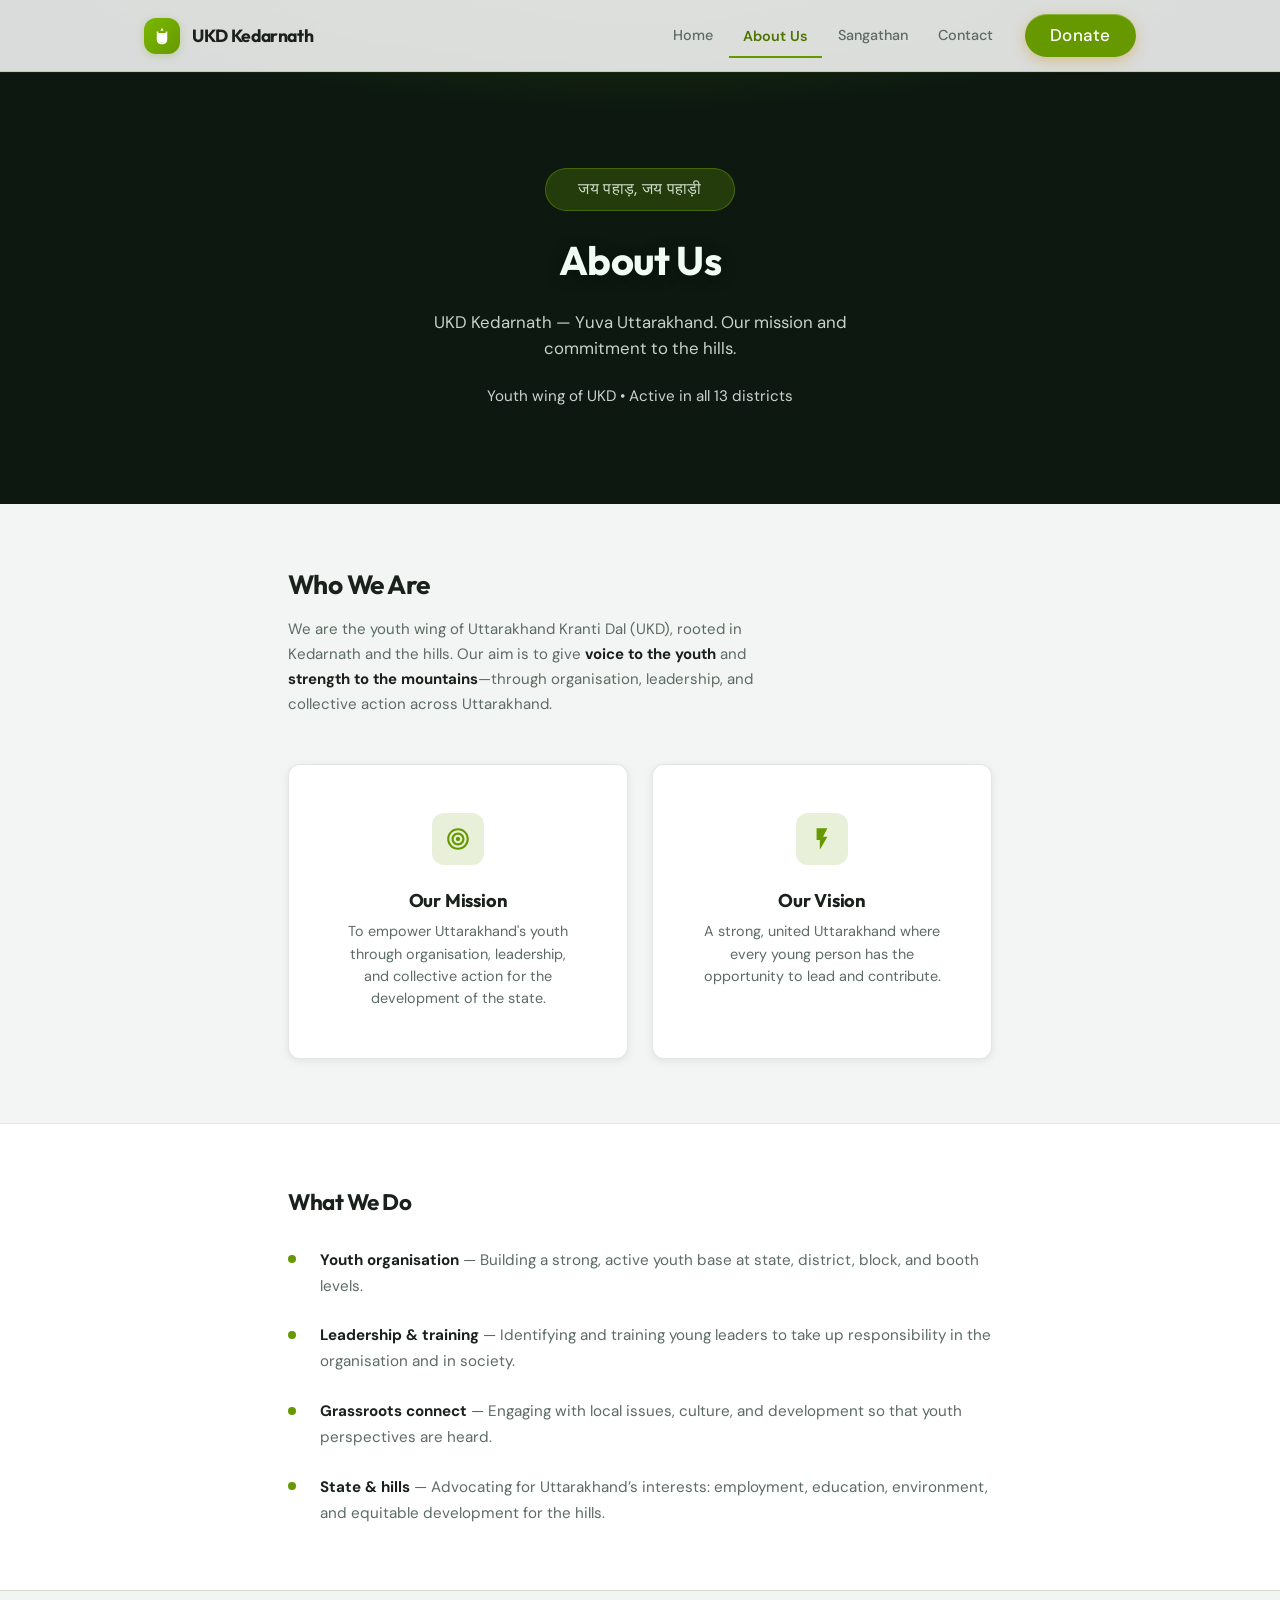
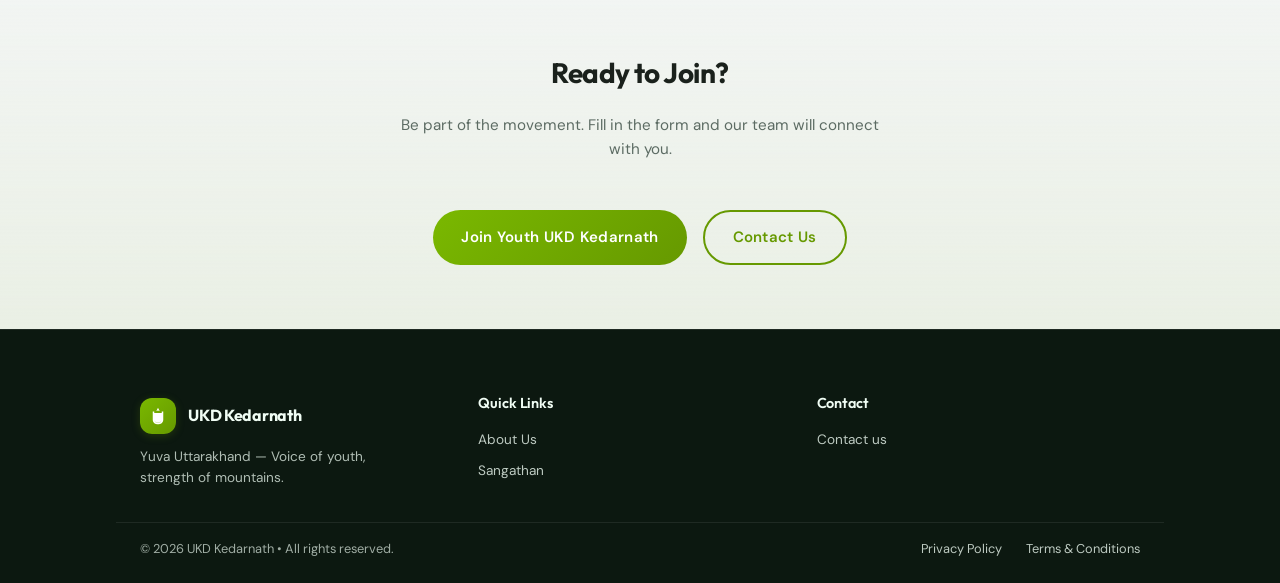
==== about.html @ b4702728 "ukd project Made-with: Cursor" ====
<!DOCTYPE html>
<html lang="en">
<head>
  <meta charset="UTF-8">
  <meta name="viewport" content="width=device-width, initial-scale=1.0">
  <title>About Us | UKD Kedarnath</title>
  <link rel="stylesheet" href="css/style.css">
</head>
<body class="about-page">
  <svg xmlns="http://www.w3.org/2000/svg" style="position:absolute;width:0;height:0;overflow:hidden" aria-hidden="true">
    <symbol id="logo-u" viewBox="0 0 24 24" fill="currentColor" fill-rule="evenodd"><path d="M12 1l2.2 4.2L12 4.8 9.8 5.2 12 1z"/><path d="M5 6v11c0 4.2 3.5 6 7 6s7-1.8 7-6V6h-2v11c0 2.6-2 4-5 4s-5-1.4-5-4V6H5zm2 2h10v9c0 2.4-1.8 3.6-5 3.6S7 19.4 7 17V8z"/></symbol>
    <symbol id="target" viewBox="0 0 24 24" fill="currentColor"><path d="M12 2C6.48 2 2 6.48 2 12s4.48 10 10 10 10-4.48 10-10S17.52 2 12 2zm0 18c-4.42 0-8-3.58-8-8s3.58-8 8-8 8 3.58 8 8-3.58 8-8 8zm0-14c-3.31 0-6 2.69-6 6s2.69 6 6 6 6-2.69 6-6-2.69-6-6-6zm0 10c-2.21 0-4-1.79-4-4s1.79-4 4-4 4 1.79 4 4-1.79 4-4 4zm0-6c-1.1 0-2 .9-2 2s.9 2 2 2 2-.9 2-2-.9-2-2-2z"/></symbol>
    <symbol id="vision" viewBox="0 0 24 24" fill="currentColor"><path d="M7 2v11h3v9l7-12h-4l4-8z"/></symbol>
    <symbol id="mountain" viewBox="0 0 24 24" fill="currentColor"><path d="M14 2L2 22h20L14 2zm-1.5 16.5L12 17l-.5 1.5h-2L11 14l2.5 4.5h-1zm2.5-3.5l-1.5 3h-2l3-5 1.5 2z"/><path d="M12 6l4 10h-2.5L12 12l-1.5 4H8L12 6z"/></symbol>
  </svg>
  <a href="#main-content" class="skip-link">Skip to main content</a>
  <header class="header" id="header">
    <div class="container">
      <a href="index.html" class="logo">
        <span class="logo-icon" aria-hidden="true"><svg class="icon" viewBox="0 0 24 24"><use href="#logo-u"/></svg></span>
        <span>UKD Kedarnath</span>
      </a>
      <nav class="nav-desktop" id="nav">
        <a href="index.html">Home</a>
        <a href="about.html" class="active">About Us</a>
        <a href="sangathan.html">Sangathan</a>
        <a href="contact.html">Contact</a>
        <a href="donate.html" class="btn btn-gold">Donate</a>
      </nav>
      <button class="nav-toggle" id="navToggle" aria-label="Menu">
        <span></span><span></span><span></span>
      </button>
    </div>
  </header>

  <main id="main-content" tabindex="-1">
    <section class="page-hero about-hero">
      <p class="about-hero-badge" aria-hidden="true">जय पहाड़, जय पहाड़ी</p>
      <h1>About Us</h1>
      <p class="about-hero-desc">UKD Kedarnath — Yuva Uttarakhand. Our mission and commitment to the hills.</p>
      <p class="about-hero-tagline">Youth wing of UKD • Active in all 13 districts</p>
    </section>

    <section class="section about-intro">
      <div class="container container--about">
        <div class="about-content">
          <div class="about-intro-inner">
            <h2 class="about-intro-heading">Who We Are</h2>
            <p class="about-intro-text">We are the youth wing of Uttarakhand Kranti Dal (UKD), rooted in Kedarnath and the hills. Our aim is to give <strong>voice to the youth</strong> and <strong>strength to the mountains</strong>—through organisation, leadership, and collective action across Uttarakhand.</p>
          </div>
          <div class="about-cards">
            <article class="about-card">
              <span class="about-card-icon" aria-hidden="true"><svg class="icon" viewBox="0 0 24 24"><use href="#target"/></svg></span>
              <h3>Our Mission</h3>
              <p>To empower Uttarakhand's youth through organisation, leadership, and collective action for the development of the state.</p>
            </article>
            <article class="about-card">
              <span class="about-card-icon" aria-hidden="true"><svg class="icon" viewBox="0 0 24 24"><use href="#vision"/></svg></span>
              <h3>Our Vision</h3>
              <p>A strong, united Uttarakhand where every young person has the opportunity to lead and contribute.</p>
            </article>
          </div>
        </div>
      </div>
    </section>

    <section class="section about-focus-section">
      <div class="container container--about">
        <div class="about-content about-content--focus">
          <h2 class="about-focus-heading">What We Do</h2>
          <ul class="about-focus-list">
            <li><strong>Youth organisation</strong> — Building a strong, active youth base at state, district, block, and booth levels.</li>
            <li><strong>Leadership & training</strong> — Identifying and training young leaders to take up responsibility in the organisation and in society.</li>
            <li><strong>Grassroots connect</strong> — Engaging with local issues, culture, and development so that youth perspectives are heard.</li>
            <li><strong>State & hills</strong> — Advocating for Uttarakhand’s interests: employment, education, environment, and equitable development for the hills.</li>
          </ul>
        </div>
      </div>
    </section>

    <section class="section about-cta">
      <div class="container container--about">
        <div class="about-cta-inner">
          <h2 class="about-cta-title">Ready to Join?</h2>
          <p class="about-cta-text">Be part of the movement. Fill in the form and our team will connect with you.</p>
          <div class="about-cta-buttons">
            <a href="join.html" class="btn btn-primary">Join Youth UKD Kedarnath</a>
            <a href="contact.html" class="btn btn-outline">Contact Us</a>
          </div>
        </div>
      </div>
    </section>
  </main>

  <footer class="footer">
    <div class="footer-grid">
      <div class="footer-brand">
        <div class="logo"><span class="logo-icon" aria-hidden="true"><svg class="icon" viewBox="0 0 24 24"><use href="#logo-u"/></svg></span> UKD Kedarnath</div>
        <p>Yuva Uttarakhand — Voice of youth, strength of mountains.</p>
      </div>
      <div>
        <h4>Quick Links</h4>
        <ul>
          <li><a href="about.html">About Us</a></li>
          <li><a href="sangathan.html">Sangathan</a></li>
        </ul>
      </div>
      <div>
        <h4>Contact</h4>
        <ul>
          <li><a href="contact.html">Contact us</a></li>
        </ul>
      </div>
    </div>
    <div class="footer-bottom">
      <p>© 2026 UKD Kedarnath • All rights reserved.</p>
      <div class="footer-links">
        <a href="privacy.html">Privacy Policy</a>
        <a href="terms.html">Terms & Conditions</a>
      </div>
    </div>
  </footer>

  <script src="js/main.js"></script>
</body>
</html>
---- css/style.css ----
/* ============================================
   UKD Kedarnath - Modern Design System
   ============================================ */
@import url('https://fonts.googleapis.com/css2?family=Outfit:wght@300;400;500;600;700;800&family=DM+Sans:ital,wght@0,400;0,500;0,600;0,700;1,400&family=Noto+Sans+Devanagari:wght@400;500;600;700&display=swap');

:root {
  /* ========== ADJUSTABLE – change these to customize the whole site ========== */

  /* Header: size on ALL pages (hero, form-page, page-hero, mobile nav) */
  --header-height: 72px;

  /* Spacing scale – margins & padding across the site */
  --space-xs: 8px;
  --space-sm: 16px;
  --space-md: 24px;
  --space-lg: 32px;
  --space-xl: 48px;
  --space-2xl: 64px;
  --space-3xl: 96px;
  /* Box gap – same gap between cards, grid items, form groups */
  --box-gap: 15px;

  /* Section container: 85% width on all pages */
  --container-width: 85%;
  --container-max: 1400px;
  --section-title-max: 560px;
  --section-content-max: 480px;
  --form-card-max: 560px;
  --contact-layout-max: 85%;
  --donate-container-max: 85%;
  --frame-photo-container-max: 85%;
  --frame-preview-max: 300px;
  --preview-area-max: 320px;
  --footer-brand-max: 260px;
  --page-hero-desc-max: 360px;
  --page-hero-min-height: 36vh;
  --page-hero-padding-y: var(--space-2xl);
  --contact-hero-desc-max: 420px;
  --input-custom-amount-max: 160px;
  /* About page – fully adjustable (change these to tune the whole page) */
  --about-hero-desc-size: 1rem;
  --about-section-padding-y: var(--space-2xl);
  --about-section-padding-x: 0;
  --about-layout-gap: var(--space-xl);
  --about-layout-max: var(--container-max);
  --about-intro-heading-size: var(--heading-section);
  --about-intro-text-max: 520px;
  --about-intro-text-size: var(--text-base);
  --about-intro-inner-margin: var(--space-xl);
  --about-cards-gap: var(--space-md);
  --about-cards-margin-top: var(--space-xl);
  --about-cards-margin-bottom: 0;
  --about-card-min-width: 260px;
  --about-card-padding: var(--space-xl);
  --about-card-radius: var(--radius-lg);
  --about-card-icon-size: 52px;
  --about-card-icon-bg: var(--color-accent-muted);
  --about-card-title-size: 1.15rem;
  --about-card-text-size: 0.9rem;
  --about-card-hover-lift: -6px;
  --about-focus-margin-top: var(--space-2xl);
  --about-focus-padding-top: var(--space-xl);
  --about-focus-border: 1px solid var(--color-border);
  --about-focus-title-size: 1.15rem;
  --about-focus-text-size: 0.95rem;
  --about-focus-list-gap: var(--space-sm);
  --about-focus-marker-size: 6px;
  --about-story-box-padding: var(--space-xl);
  --about-story-box-radius: var(--radius-lg);
  --about-story-box-border: 1px solid var(--color-border);
  --about-story-accent-width: 4px;
  --about-story-title-size: 1.15rem;
  --about-story-text-size: 0.9rem;
  --about-story-text-line: 1.65;
  --about-cta-bg: linear-gradient(180deg, var(--color-bg) 0%, rgba(102, 153, 0, 0.06) 100%);
  --about-cta-padding-y: var(--space-2xl);
  --about-cta-inner-max: 480px;
  --about-cta-gap: var(--space-md);
  --about-cta-title-size: clamp(1.35rem, 2.5vw, 1.75rem);
  --about-cta-text-size: 0.95rem;
  --about-cta-btn-margin-top: var(--space-md);
  --about-sidebar-width: 360px;
  --about-intro-bg: transparent;
  --about-content-max: 800px;
  --about-focus-section-bg: var(--color-surface);
  --about-hero-min-height: 42vh; /* about hero min-height (clamped 280px–420px) */
  --about-hero-padding-y: var(--space-3xl);

  /* Sangathan – District Units (adjustable) */
  --chart-district-block-margin: var(--space-2xl);
  --chart-district-block-padding: var(--space-xl);
  --chart-district-grid-gap: var(--space-sm);
  --chart-district-grid-max: 100%;
  --chart-district-unit-radius: var(--radius-lg);
  --chart-district-summary-padding: var(--space-md) var(--space-lg);
  --chart-district-summary-font: 1.05rem;
  --chart-district-en-font: 0.85rem;
  --chart-district-roles-padding: var(--space-md) var(--space-lg) var(--space-lg);
  --chart-district-row-padding: var(--space-sm) 0;
  --chart-district-role-font: 0.82rem;
  --chart-district-role-min-width: 140px;
  --chart-district-name-font: 0.92rem;
  /* District Units popup */
  --district-modal-backdrop: rgba(12, 24, 16, 0.65);
  --district-modal-dialog-max: 440px;
  --district-modal-radius: 16px;
  --district-modal-close-size: 40px;
  --district-modal-shadow: 0 24px 56px rgba(0, 0, 0, 0.18), 0 0 0 1px rgba(0, 0, 0, 0.04);
  --district-modal-accent: 4px;

  /* Logo & icons */
  --logo-size: 36px;
  --logo-icon-size: 18px;
  --icon-size: 24px;
  --icon-size-sm: 18px;
  --card-icon-size: 48px;
  --card-icon-inner: 24px;

  /* Typography – base sizes (headings use clamp where needed) */
  --text-base: 0.9375rem;
  --text-sm: 0.9rem;
  --text-xs: 0.85rem;
  --heading-hero: 2.25rem;
  --heading-page: 1.75rem;
  --heading-section: 1.65rem;
  --heading-card: 1.1rem;
  --heading-form: 1.25rem;

  /* Colors - Light theme (#669900 accent) */
  --color-bg: #f2f5f3;
  --color-surface: #ffffff;
  --color-surface-elevated: #ffffff;
  --color-border: rgba(0, 0, 0, 0.1);
  --color-text: #1a211c;
  --color-text-muted: #5c6b63;
  --color-accent: #669900;
  --color-accent-hover: #7ab800;
  --color-accent-strong: #4d7300;
  --color-accent-muted: rgba(102, 153, 0, 0.15);
  --color-gold: #ca8a04;
  --color-gold-hover: #eab308;
  --color-gold-muted: rgba(234, 179, 8, 0.2);
  --color-saffron: #d97706;
  --color-white: #ffffff;
  --color-hover-bg: rgba(0, 0, 0, 0.06);
  /* Hero section: dark attractive theme (home hero + all page-hero) */
  --hero-bg: #0c1810;
  --gradient-hero: linear-gradient(165deg, #0c1810 0%, #0f2318 25%, #122a1c 50%, #0f1f16 100%);
  --hero-overlay: linear-gradient(180deg, rgba(12, 24, 16, 0.92) 0%, rgba(12, 24, 16, 0.97) 100%);
  --hero-accent-glow: radial-gradient(ellipse 90% 60% at 50% -10%, rgba(102, 153, 0, 0.22) 0%, transparent 55%);

  --banner-overlay: linear-gradient(180deg, rgba(12, 24, 16, 0.85) 0%, rgba(12, 24, 16, 0.95) 100%);
  --gradient-card: linear-gradient(160deg, #ffffff 0%, #f8faf9 100%);
  --gradient-accent: linear-gradient(135deg, #7ab800 0%, #669900 100%);
  --shadow-sm: 0 2px 8px rgba(0, 0, 0, 0.08);
  --shadow-md: 0 8px 24px rgba(0, 0, 0, 0.1);
  --shadow-lg: 0 16px 48px rgba(0, 0, 0, 0.12);
  /* Same border radius for cards, buttons, inputs, boxes */
  --radius: 12px;
  --radius-sm: var(--radius);
  --radius-md: var(--radius);
  --radius-lg: var(--radius);
  --radius-xl: var(--radius);
  /* All buttons use the same radius (pill shape) */
  --btn-radius: 100px;
  /* Button size – vertical and horizontal padding */
  --btn-padding-y: 14px;
  --btn-padding-x: 28px;
  /* Header Donate button – larger, same on all pages */
  --header-donate-padding-y: 14px;
  --header-donate-padding-x: 28px;
  --header-donate-font-size: 1.0625rem;
  --font-heading: 'Outfit', sans-serif;
  --font-body: 'DM Sans', sans-serif;
  --transition: 0.3s cubic-bezier(0.33, 1, 0.68, 1);
  --ease-out: cubic-bezier(0.33, 1, 0.68, 1);
}

* {
  margin: 0;
  padding: 0;
  box-sizing: border-box;
}

html {
  scroll-behavior: smooth;
}

body {
  font-family: var(--font-body);
  font-size: var(--text-base);
  background: var(--color-bg);
  color: var(--color-text);
  line-height: 1.55;
  min-height: 100vh;
  overflow-x: hidden;
  -webkit-font-smoothing: antialiased;
}

/* Typography – smaller, cleaner */
h1, h2, h3, h4, h5, h6 {
  font-family: var(--font-heading);
  font-weight: 700;
  line-height: 1.25;
}

h1 { font-size: clamp(1.65rem, 4vw, 2.6rem); }
h2 { font-size: clamp(1.35rem, 2.5vw, 1.85rem); }
h3 { font-size: clamp(1.1rem, 1.8vw, 1.3rem); }

a {
  color: var(--color-accent);
  text-decoration: none;
  transition: color var(--transition);
}

a:hover {
  color: var(--color-accent-hover);
}

/* Layout – section container 85% width on all pages */
.container {
  width: var(--container-width);
  max-width: var(--container-max);
  margin: 0 auto;
  padding: 0 var(--space-xl);
}

@media (max-width: 768px) {
  .container {
    padding: 0 var(--space-md);
  }
}

.section {
  padding: var(--space-2xl) 0;
  margin: 0 auto;
}

@media (max-width: 768px) {
  .section {
    padding: var(--space-xl) 0;
  }
}

.section-title {
  text-align: center;
  margin-bottom: var(--space-lg);
  max-width: var(--section-title-max);
  margin-left: auto;
  margin-right: auto;
}

.section-title h2 {
  color: var(--color-text);
  margin-bottom: var(--space-xs);
  letter-spacing: -0.02em;
  font-size: clamp(1.25rem, 2.2vw, 1.65rem);
}

.section-title p {
  color: var(--color-text-muted);
  font-size: 0.9rem;
  line-height: 1.55;
  max-width: var(--section-content-max);
  margin: 0 auto;
}

/* ========== Header & Navigation (adjustable via --header-height) ========== */
.header {
  position: fixed;
  top: 0;
  left: 0;
  right: 0;
  z-index: 1000;
  min-height: var(--header-height);
  display: flex;
  align-items: center;
  padding: 0;
  background: rgba(255, 255, 255, 0.85);
  backdrop-filter: blur(12px);
  -webkit-backdrop-filter: blur(12px);
  border-bottom: 1px solid var(--color-border);
  box-shadow: 0 1px 0 rgba(102, 153, 0, 0.08);
  transition: background var(--transition), box-shadow var(--transition), border-color var(--transition);
}

.header.scrolled {
  background: rgba(255, 255, 255, 0.96);
  box-shadow: 0 4px 20px rgba(0, 0, 0, 0.06), 0 3px 0 var(--color-accent);
  border-bottom: none;
}

.header .container {
  display: flex;
  align-items: center;
  justify-content: space-between;
  gap: var(--space-md);
  width: var(--container-width);
  max-width: var(--container-max);
}

.logo {
  display: flex;
  align-items: center;
  gap: 12px;
  font-family: var(--font-heading);
  font-weight: 700;
  font-size: 1.1rem;
  letter-spacing: -0.02em;
  color: var(--color-text);
  flex-shrink: 0;
  padding: 4px 0;
}

.logo:hover {
  color: var(--color-accent-strong);
}

.logo-icon {
  width: var(--logo-size);
  height: var(--logo-size);
  min-width: var(--logo-size);
  min-height: var(--logo-size);
  background: var(--gradient-accent);
  border-radius: var(--radius-sm);
  display: flex;
  align-items: center;
  justify-content: center;
  font-weight: 700;
  color: var(--color-white);
  font-size: 1rem;
  box-shadow: 0 2px 8px rgba(102, 153, 0, 0.25);
}
.logo-icon .icon { width: var(--logo-icon-size); height: var(--logo-icon-size); fill: currentColor; }

/* Inline SVG icons */
.icon {
  display: inline-block;
  fill: currentColor;
  vertical-align: middle;
  flex-shrink: 0;
  width: var(--icon-size);
  height: var(--icon-size);
}
.icon--sm { width: var(--icon-size-sm); height: var(--icon-size-sm); }
.card-icon .icon { width: 28px; height: 28px; }
.nav-toggle .icon { width: var(--icon-size); height: var(--icon-size); color: inherit; }
.contact-note .icon { width: 18px; height: 18px; margin-right: 4px; vertical-align: -3px; }
.footer a .icon { width: 16px; height: 16px; margin-right: 4px; vertical-align: -2px; }
.btn .icon { width: 18px; height: 18px; margin-right: 6px; }
.btn .icon:last-child { margin-right: 0; margin-left: 6px; }
.btn .icon:only-child { margin: 0; }

.nav-desktop {
  display: flex;
  align-items: center;
  gap: 2px;
}

.nav-desktop a {
  color: var(--color-text-muted);
  padding: 10px 14px;
  border-radius: var(--radius-sm);
  font-weight: 500;
  font-size: 0.9rem;
  transition: color var(--transition), background var(--transition);
}

.nav-desktop a:hover {
  color: var(--color-text);
  background: var(--color-hover-bg);
}

.nav-desktop a.active {
  color: var(--color-accent-strong);
  font-weight: 600;
  border-bottom: 2px solid var(--color-accent);
  border-radius: 0;
  padding-bottom: 8px;
  margin-bottom: -2px;
}

/* Header Donate button – same on all pages, larger and more prominent */
.nav-desktop a.btn-gold,
.header .nav-desktop a.btn-gold {
  padding: 8px 25px;
  font-size: var(--header-donate-font-size);
  font-weight: 500;
  margin-left: var(--space-sm);
  min-height: 40px;
  display: inline-flex;
  align-items: center;
  justify-content: center;
  border-radius: 100px;
  background: #669900;
  border: 0;
  color: #ffffff;
  letter-spacing: 0.03em;
  }
.nav-desktop a.btn-gold:hover,
.header .nav-desktop a.btn-gold:hover {
  background: #669900;
  color: #ffffff;
  transform: translateY(-2px);
  
}

.nav-desktop .btn {
  padding: var(--header-donate-padding-y) var(--header-donate-padding-x);
  font-size: var(--header-donate-font-size);
  margin-left: var(--space-sm);
}

.btn {
  display: inline-flex;
  align-items: center;
  justify-content: center;
  gap: 8px;
  padding: var(--btn-padding-y) var(--btn-padding-x);
  font-family: var(--font-body);
  font-weight: 600;
  font-size: 0.9375rem;
  letter-spacing: 0.02em;
  border-radius: var(--btn-radius);
  border: none;
  cursor: pointer;
  transition: transform var(--transition), background var(--transition), color var(--transition), border-color var(--transition);
}

.btn:focus-visible {
  outline: 2px solid var(--color-accent);
  outline-offset: 2px;
}

.btn-primary {
  background: var(--gradient-accent);
  color: var(--color-white);
}

.btn-primary:hover {
  background: linear-gradient(135deg, #8fc926 0%, #7ab800 100%);
  color: var(--color-white);
  transform: translateY(-2px);
}

.btn-primary:active {
  transform: translateY(0);
}

.btn-outline {
  background: transparent;
  color: var(--color-accent);
  border: 2px solid var(--color-accent);
}

.btn-outline:hover {
  background: var(--color-accent-muted);
  color: var(--color-accent-hover);
  border-color: var(--color-accent-hover);
}

.btn-gold {
  background: linear-gradient(135deg, #eab308 0%, #ca8a04 50%, #a16207 100%);
  color: #1a1a0a;
  font-weight: 700;
  border-radius: 100px;
  border: 1px solid rgba(251, 191, 36, 0.5);
  box-shadow: 0 4px 14px rgba(202, 138, 4, 0.35), inset 0 1px 0 rgba(255, 255, 255, 0.25);
  letter-spacing: 0.02em;
}

.btn-gold:hover {
  background: linear-gradient(135deg, #fbbf24 0%, #eab308 50%, #ca8a04 100%);
  color: #1a1a0a;
  transform: translateY(-2px);
  box-shadow: 0 6px 20px rgba(202, 138, 4, 0.45), inset 0 1px 0 rgba(255, 255, 255, 0.3);
  border-color: rgba(251, 191, 36, 0.7);
}

.btn-gold:active {
  transform: translateY(0);
  box-shadow: 0 2px 8px rgba(202, 138, 4, 0.3), inset 0 1px 0 rgba(255, 255, 255, 0.2);
}

/* Mobile menu */
.nav-toggle {
  display: none;
  flex-direction: column;
  gap: 6px;
  background: none;
  border: none;
  cursor: pointer;
  padding: 8px;
}

.nav-toggle span {
  width: 24px;
  height: 2px;
  background: var(--color-text);
  border-radius: 2px;
  transition: var(--transition);
}

.nav-toggle.active span:nth-child(1) {
  transform: rotate(45deg) translate(5px, 5px);
}

.nav-toggle.active span:nth-child(2) {
  opacity: 0;
}

.nav-toggle.active span:nth-child(3) {
  transform: rotate(-45deg) translate(5px, -5px);
}

@media (max-width: 768px) {
  .nav-desktop {
    position: fixed;
    top: 0;
    right: -100%;
    width: min(320px, 85vw);
    height: 100vh;
    background: var(--color-surface);
    flex-direction: column;
    align-items: stretch;
    padding: calc(var(--header-height) + 16px) 20px 24px;
    box-shadow: -8px 0 32px rgba(0, 0, 0, 0.15);
    transition: right var(--transition);
  }

  .nav-desktop.open {
    right: 0;
  }

  .nav-desktop a {
    padding: var(--space-sm) var(--space-sm);
    border-radius: var(--radius-sm);
  }

  .nav-desktop a.btn-gold {
    margin-left: 0;
    margin-top: var(--space-sm);
    justify-content: center;
  }

  .nav-toggle {
    display: flex;
  }

  /* Slightly compact header on mobile */
  :root {
    --header-height: 64px;
  }
}

/* ========== Hero (banner section) – home ========== */
.hero {
  min-height: 100vh;
  display: flex;
  align-items: center;
  justify-content: center;
  position: relative;
  padding: calc(var(--header-height) + var(--space-2xl)) var(--space-xl) var(--space-3xl);
  background-color: var(--hero-bg);
  background-image: var(--banner-overlay), var(--banner-bg), var(--gradient-hero);
  background-size: cover;
  background-position: center;
  background-repeat: no-repeat;
  overflow: hidden;
}

@media (max-width: 768px) {
  .hero {
    padding: calc(var(--header-height) + var(--space-xl)) var(--space-md) var(--space-2xl);
  }
}

.hero::before {
  content: '';
  position: absolute;
  top: 0;
  left: 0;
  right: 0;
  bottom: 0;
  background: var(--hero-accent-glow);
  pointer-events: none;
  z-index: 0;
}

.hero-content {
  text-align: center;
  position: relative;
  z-index: 1;
}

.hero-badge {
  display: inline-flex;
  align-items: center;
  gap: var(--space-xs);
  padding: 8px var(--space-md);
  background: rgba(102, 153, 0, 0.18);
  border: 1px solid rgba(102, 153, 0, 0.4);
  border-radius: 100px;
  font-size: 0.85rem;
  font-weight: 500;
  color: #b8e066;
  margin-bottom: var(--space-sm);
  animation: fadeInUp 0.5s var(--ease-out) both;
}

.hero h1 {
  color: #f0fdf4;
  margin-bottom: var(--space-sm);
  letter-spacing: -0.02em;
  text-shadow: 0 2px 20px rgba(0, 0, 0, 0.3);
  animation: fadeInUp 0.5s var(--ease-out) 0.08s both;
}

.hero h1 span {
  background: linear-gradient(135deg, #b8e066 0%, #9fcc33 50%, #7ab800 100%);
  -webkit-background-clip: text;
  -webkit-text-fill-color: transparent;
  background-clip: text;
}

.hero p {
  font-size: 1.05rem;
  color: rgba(240, 253, 244, 0.82);
  max-width: var(--section-content-max);
  margin: 0 auto var(--space-md);
  line-height: 1.6;
  animation: fadeInUp 0.5s var(--ease-out) 0.15s both;
}

.hero-buttons {
  display: flex;
  flex-wrap: wrap;
  gap: var(--space-sm);
  justify-content: center;
  animation: fadeInUp 0.5s var(--ease-out) 0.2s both;
}

.hero-buttons .btn-primary {
  background: linear-gradient(135deg, #7ab800 0%, #669900 100%);
  color: #fff;
  border: none;
  box-shadow: 0 4px 20px rgba(102, 153, 0, 0.35);
}

.hero-buttons .btn-primary:hover {
  background: linear-gradient(135deg, #9fcc33 0%, #7ab800 100%);
  box-shadow: 0 6px 24px rgba(102, 153, 0, 0.45);
}

.hero-buttons .btn-outline {
  background: transparent;
  color: #e2e8f0;
  border: 1px solid rgba(226, 232, 240, 0.5);
}

.hero-buttons .btn-outline:hover {
  background: rgba(255, 255, 255, 0.1);
  color: #fff;
  border-color: rgba(255, 255, 255, 0.6);
}

@keyframes fadeInUp {
  from {
    opacity: 0;
    transform: translateY(14px);
  }
  to {
    opacity: 1;
    transform: translateY(0);
  }
}

/* ========== Cards ========== */
.card-grid {
  display: grid;
  grid-template-columns: repeat(auto-fill, minmax(280px, 1fr));
  gap: var(--box-gap);
}

@media (min-width: 900px) {
  .card-grid {
    gap: var(--box-gap);
  }
}

.card {
  background: var(--gradient-card);
  border: 1px solid var(--color-border);
  border-radius: var(--radius-lg);
  padding: var(--space-md);
  transition: transform var(--transition), box-shadow var(--transition), border-color var(--transition);
}

.card:hover {
  transform: translateY(-3px);
  box-shadow: var(--shadow-md);
  border-color: rgba(102, 153, 0, 0.18);
}

.card-icon {
  width: var(--card-icon-size);
  height: var(--card-icon-size);
  background: var(--color-accent-muted);
  border-radius: var(--radius-sm);
  display: flex;
  align-items: center;
  justify-content: center;
  margin-bottom: var(--space-sm);
  color: var(--color-accent-hover);
}
.card-icon .icon { width: var(--card-icon-inner); height: var(--card-icon-inner); }

.card h3 {
  color: var(--color-text);
  margin-bottom: var(--space-xs);
  letter-spacing: -0.01em;
  font-size: 1.1rem;
}

.card p {
  color: var(--color-text-muted);
  font-size: 0.875rem;
  line-height: 1.55;
}

/* ========== Get Started section (home) ========== */
.get-started-section {
  background: var(--color-surface);
  padding: var(--space-2xl) 0;
}

.get-started-header {
  text-align: center;
  margin-bottom: var(--space-xl);
  max-width: 520px;
  margin-left: auto;
  margin-right: auto;
}

.get-started-title {
  font-size: clamp(1.35rem, 2.5vw, 1.75rem);
  color: var(--color-text);
  letter-spacing: -0.02em;
  margin-bottom: var(--space-sm);
}

.get-started-desc {
  font-size: 0.95rem;
  color: var(--color-text-muted);
  line-height: 1.55;
  margin: 0;
}

.get-started-grid {
  display: grid;
  grid-template-columns: repeat(auto-fit, minmax(280px, 1fr));
  gap: var(--space-lg);
  align-items: stretch;
}

.get-started-card {
  display: flex;
  flex-direction: column;
  background: var(--gradient-card);
  border: 1px solid var(--color-border);
  border-radius: var(--radius-lg);
  padding: var(--space-lg);
  text-decoration: none;
  color: inherit;
  transition: transform var(--transition), box-shadow var(--transition), border-color var(--transition);
}

.get-started-card:hover {
  transform: translateY(-4px);
  box-shadow: var(--shadow-md);
  border-color: rgba(102, 153, 0, 0.25);
  color: inherit;
}

.get-started-card-icon {
  width: 52px;
  height: 52px;
  border-radius: var(--radius-sm);
  background: var(--color-accent-muted);
  color: var(--color-accent-hover);
  display: flex;
  align-items: center;
  justify-content: center;
  margin-bottom: var(--space-md);
}

.get-started-card-icon .icon {
  width: 28px;
  height: 28px;
}

.get-started-card h3 {
  font-size: 1.15rem;
  color: var(--color-text);
  margin-bottom: var(--space-xs);
  letter-spacing: -0.01em;
}

.get-started-card p {
  font-size: 0.9rem;
  color: var(--color-text-muted);
  line-height: 1.55;
  margin-bottom: var(--space-md);
  flex-grow: 1;
}

.get-started-card-cta {
  font-size: 0.9rem;
  font-weight: 600;
  color: var(--color-accent);
  display: inline-flex;
  align-items: center;
  gap: 4px;
  transition: color var(--transition), gap var(--transition);
}

.get-started-card:hover .get-started-card-cta {
  color: var(--color-accent-hover);
  gap: 8px;
}

@media (max-width: 768px) {
  .get-started-section {
    padding: var(--space-xl) 0;
  }
  .get-started-grid {
    gap: var(--space-md);
  }
}

/* ========== About page – design, flow, all sections adjustable via variables ========== */
.about-page .page-hero p {
  font-size: var(--about-hero-desc-size);
  max-width: var(--page-hero-desc-max);
  margin-left: auto;
  margin-right: auto;
}

/* About hero – taller section, centered content, improved typography */
.about-page .about-hero {
  min-height: clamp(280px, var(--about-hero-min-height), 420px);
  display: flex;
  flex-direction: column;
  align-items: center;
  justify-content: center;
  padding-top: calc(var(--header-height) + var(--about-hero-padding-y));
  padding-bottom: var(--about-hero-padding-y);
  padding-left: var(--space-xl);
  padding-right: var(--space-xl);
}

.about-page .about-hero .about-hero-badge {
  margin-bottom: var(--space-md);
}
.about-page .about-hero h1 {
  font-size: clamp(1.75rem, 4vw, 2.5rem);
  margin-bottom: var(--space-md);
}
.about-page .about-hero .about-hero-desc {
  font-size: 1.05rem;
  max-width: 420px;
  margin-bottom: var(--space-sm) !important;
}
.about-page .about-hero .about-hero-tagline {
  margin-top: var(--space-xs) !important;
}

.about-hero-badge {
  display: inline-block;
  font-size: 0.9rem;
  font-weight: 500;
  color: rgba(255, 255, 255, 0.95);
  background: rgba(102, 153, 0, 0.28);
  border: 1px solid rgba(102, 153, 0, 0.5);
  padding: 8px var(--space-lg);
  border-radius: 100px;
  letter-spacing: 0.02em;
}
.about-hero-desc {
  margin-bottom: var(--space-xs) !important;
}
.about-hero-tagline {
  font-size: 0.95rem !important;
  color: rgba(255, 255, 255, 0.8) !important;
  margin: 0 auto !important;
  max-width: 380px;
}

@media (max-width: 768px) {
  .about-page .about-hero {
    min-height: clamp(260px, 38vh, 320px);
    padding-top: calc(var(--header-height) + var(--space-2xl));
    padding-bottom: var(--space-2xl);
    padding-left: var(--space-md);
    padding-right: var(--space-md);
  }
  .about-page .about-hero h1 {
    font-size: clamp(1.5rem, 5vw, 2rem);
  }
}

/* About page – section container (narrower, readable content width) */
.about-page .container--about {
  max-width: var(--about-content-max);
  margin-left: auto;
  margin-right: auto;
  padding-left: var(--space-xl);
  padding-right: var(--space-xl);
}

@media (max-width: 768px) {
  .about-page .container--about {
    padding-left: var(--space-md);
    padding-right: var(--space-md);
  }
}

.about-page .about-intro {
  padding: var(--about-section-padding-y) var(--about-section-padding-x);
  background: var(--about-intro-bg);
}

.about-content {
  width: 100%;
  max-width: var(--about-content-max);
  margin: 0 auto;
}

.about-page .about-intro-inner {
  margin-bottom: var(--about-intro-inner-margin);
}

.about-intro-heading {
  font-size: var(--about-intro-heading-size);
  color: var(--color-text);
  margin-bottom: var(--space-sm);
  letter-spacing: -0.02em;
}

.about-page .about-intro-text {
  max-width: var(--about-intro-text-max);
  font-size: var(--about-intro-text-size);
  line-height: 1.65;
  color: var(--color-text-muted);
  margin: 0;
}
.about-page .about-intro-text strong {
  color: var(--color-text);
}

/* Mission/Vision cards */
.about-page .about-cards {
  display: grid;
  grid-template-columns: repeat(auto-fit, minmax(var(--about-card-min-width), 1fr));
  gap: var(--about-cards-gap);
  margin-top: var(--about-cards-margin-top);
  margin-bottom: 0;
}

.about-page .about-card {
  background: var(--color-surface);
  border: 1px solid var(--color-border);
  border-radius: var(--about-card-radius);
  padding: var(--about-card-padding);
  text-align: center;
  box-shadow: var(--shadow-sm);
  transition: transform var(--transition), box-shadow var(--transition), border-color var(--transition);
}

.about-page .about-card:hover {
  transform: translateY(var(--about-card-hover-lift));
  box-shadow: var(--shadow-md);
  border-color: rgba(102, 153, 0, 0.2);
}

.about-page .about-card-icon {
  display: inline-flex;
  align-items: center;
  justify-content: center;
  width: var(--about-card-icon-size);
  height: var(--about-card-icon-size);
  background: var(--about-card-icon-bg);
  color: var(--color-accent);
  border-radius: var(--radius);
  margin-bottom: var(--space-md);
}

.about-page .about-card-icon .icon {
  width: calc(var(--about-card-icon-size) * 0.5);
  height: calc(var(--about-card-icon-size) * 0.5);
}

.about-page .about-card h3 {
  color: var(--color-text);
  font-size: var(--about-card-title-size);
  margin-bottom: var(--space-xs);
  letter-spacing: -0.01em;
}

.about-page .about-card p {
  color: var(--color-text-muted);
  font-size: var(--about-card-text-size);
  line-height: 1.55;
  margin: 0;
}

/* What We Do – dedicated section with background */
.about-focus-section {
  background: var(--about-focus-section-bg);
  padding: var(--space-2xl) 0;
  border-top: 1px solid var(--color-border);
}

.about-content--focus {
  max-width: var(--about-content-max);
}

.about-page .about-focus-heading {
  color: var(--color-text);
  font-size: clamp(1.15rem, 2vw, 1.4rem);
  margin-bottom: var(--space-lg);
  letter-spacing: -0.02em;
  font-weight: 700;
}

.about-page .about-focus-list {
  list-style: none;
  color: var(--color-text-muted);
  font-size: var(--about-focus-text-size);
  line-height: 1.7;
  margin: 0;
  padding: 0;
}

.about-page .about-focus-list li {
  margin-bottom: var(--space-md);
  padding-left: var(--space-lg);
  position: relative;
}

.about-page .about-focus-list li:last-child {
  margin-bottom: 0;
}

.about-page .about-focus-list li::before {
  content: '';
  position: absolute;
  left: 0;
  top: 0.5em;
  width: 8px;
  height: 8px;
  background: var(--color-accent);
  border-radius: 50%;
}

.about-page .about-focus-list strong {
  color: var(--color-text);
}

/* CTA – smooth close to page */
.about-page .about-cta {
  background: var(--about-cta-bg);
  padding: var(--about-cta-padding-y) var(--about-section-padding-x);
  border-top: 1px solid var(--color-border);
}

.about-page .about-cta-inner {
  text-align: center;
  max-width: var(--about-cta-inner-max);
  margin: 0 auto;
  display: flex;
  flex-direction: column;
  align-items: center;
  gap: var(--about-cta-gap);
}

.about-page .about-cta-title {
  color: var(--color-text);
  font-size: var(--about-cta-title-size);
  margin: 0;
  letter-spacing: -0.02em;
}

.about-page .about-cta-text {
  color: var(--color-text-muted);
  font-size: var(--about-cta-text-size);
  line-height: 1.55;
  margin: 0;
}

.about-cta-buttons {
  display: flex;
  flex-wrap: wrap;
  gap: var(--space-sm);
  justify-content: center;
  margin-top: var(--about-cta-btn-margin-top);
}
.about-page .about-cta-inner .btn {
  flex-shrink: 0;
}


@media (max-width: 600px) {
  .about-page .about-cards {
    grid-template-columns: 1fr;
  }
}

/* ========== Sangathan page ========== */
.sangathan-section {
  padding: var(--space-xl) 0;
}

.sangathan-section .container {
  text-align: center;
}

.sangathan-section.sangathan-districts {
  background: var(--color-surface);
}

/* Organization structure cards */
.sangathan-structure-grid {
  display: grid;
  grid-template-columns: repeat(auto-fill, minmax(260px, 1fr));
  gap: var(--box-gap);
  max-width: 900px;
  margin-left: auto;
  margin-right: auto;
}

.sangathan-structure-card {
  background: var(--gradient-card);
  border: 1px solid var(--color-border);
  border-radius: var(--radius-lg);
  padding: var(--space-lg);
  text-align: center;
  transition: transform var(--transition), box-shadow var(--transition), border-color var(--transition);
}

.sangathan-structure-card:hover {
  transform: translateY(-4px);
  box-shadow: var(--shadow-md);
  border-color: rgba(102, 153, 0, 0.2);
}

.sangathan-structure-icon {
  display: inline-flex;
  align-items: center;
  justify-content: center;
  width: 56px;
  height: 56px;
  background: var(--color-accent-muted);
  color: var(--color-accent-hover);
  border-radius: var(--radius);
  margin-bottom: var(--space-sm);
}

.sangathan-structure-icon .icon {
  width: 28px;
  height: 28px;
}

.sangathan-structure-card h3 {
  color: var(--color-text);
  font-size: 1.15rem;
  margin-bottom: var(--space-xs);
}

.sangathan-structure-card p {
  color: var(--color-text-muted);
  font-size: 0.9rem;
  line-height: 1.5;
  margin: 0;
}

/* District grid */
.sangathan-district-grid {
  display: grid;
  grid-template-columns: repeat(auto-fill, minmax(160px, 1fr));
  gap: var(--box-gap);
  margin-left: auto;
  margin-right: auto;
  justify-items: center;
}

.sangathan-district-card {
  background: var(--gradient-card);
  border: 1px solid var(--color-border);
  border-radius: var(--radius);
  padding: var(--space-md) var(--space-sm);
  text-align: center;
  display: flex;
  flex-direction: column;
  align-items: center;
  gap: 2px;
  transition: transform var(--transition), box-shadow var(--transition), border-color var(--transition);
  width: 100%;
  max-width: 180px;
}

.sangathan-district-card:hover {
  transform: translateY(-2px);
  box-shadow: var(--shadow-md);
  border-color: rgba(102, 153, 0, 0.15);
}

.sangathan-district-name {
  font-family: 'Noto Sans Devanagari', sans-serif;
  font-weight: 600;
  color: var(--color-text);
  font-size: 1rem;
}

.sangathan-district-en {
  font-size: 0.8rem;
  color: var(--color-text-muted);
}

/* Sangathan chart – प्रदेश कार्यकारिणी & जिला संगठन */
.sangathan-chart {
  background: var(--color-surface);
}

.sangathan-chart .container {
  width: var(--container-width);
  max-width: var(--container-max);
  margin-left: auto;
  margin-right: auto;
  text-align: left;
}

.sangathan-chart-sub {
  font-size: 0.9rem;
  color: var(--color-text-muted);
  margin-top: var(--space-xs);
}

.chart-block {
  margin-bottom: var(--space-2xl);
}

.chart-block:last-child {
  margin-bottom: 0;
}

.chart-block-title {
  font-family: 'Noto Sans Devanagari', var(--font-heading);
  font-size: 1.35rem;
  color: var(--color-text);
  margin-bottom: var(--space-lg);
  padding-bottom: var(--space-sm);
  border-bottom: 2px solid var(--color-accent);
  display: flex;
  flex-wrap: wrap;
  align-items: baseline;
  gap: 0.35em;
}

.chart-block-en {
  font-family: var(--font-body);
  font-size: 0.85rem;
  font-weight: 500;
  color: var(--color-text-muted);
}

.chart-state-grid {
  display: grid;
  grid-template-columns: repeat(auto-fill, minmax(220px, 1fr));
  gap: var(--space-md);
}

.chart-card {
  background: var(--gradient-card);
  border: 1px solid var(--color-border);
  border-radius: var(--radius-lg);
  padding: var(--space-md);
  display: flex;
  flex-direction: column;
  align-items: center;
  gap: var(--space-sm);
  transition: box-shadow var(--transition), border-color var(--transition);
}

.chart-card:hover {
  box-shadow: var(--shadow-md);
  border-color: rgba(102, 153, 0, 0.25);
}

.chart-card-avatar {
  width: 72px;
  height: 72px;
  border-radius: 50%;
  overflow: hidden;
  flex-shrink: 0;
  background: var(--color-accent-muted);
}

.chart-card-avatar img {
  width: 100%;
  height: 100%;
  object-fit: cover;
}

.chart-card-avatar--initial {
  display: flex;
  align-items: center;
  justify-content: center;
}

.chart-card-initial {
  font-family: var(--font-heading);
  font-size: 1.75rem;
  font-weight: 700;
  color: var(--color-accent-strong);
  line-height: 1;
}

.chart-card .chart-role {
  font-family: 'Noto Sans Devanagari', var(--font-body);
  font-size: 0.8rem;
  color: var(--color-accent-strong);
  font-weight: 600;
  text-align: center;
}

.chart-card .chart-name {
  font-size: 0.95rem;
  color: var(--color-text);
  font-weight: 600;
  text-align: center;
}

.chart-block--districts {
  margin-top: var(--chart-district-block-margin);
  padding-top: var(--chart-district-block-padding);
  border-top: 1px solid var(--color-border);
}

.chart-district-grid {
  display: grid;
  grid-template-columns: 1fr;
  gap: var(--chart-district-grid-gap);
  max-width: var(--chart-district-grid-max);
  width: 100%;
  margin: 0 auto;
}

@media (min-width: 640px) {
  .chart-district-grid {
    grid-template-columns: repeat(3, 1fr);
  }
}

.chart-district-unit {
  background: var(--gradient-card);
  border: 1px solid var(--color-border);
  border-radius: var(--chart-district-unit-radius);
  overflow: hidden;
  transition: border-color var(--transition), box-shadow var(--transition);
}

.chart-district-unit:hover {
  border-color: rgba(102, 153, 0, 0.15);
}

.chart-district-trigger {
  width: 100%;
  font-family: 'Noto Sans Devanagari', var(--font-heading);
  font-size: var(--chart-district-summary-font);
  font-weight: 600;
  color: var(--color-text);
  padding: var(--chart-district-summary-padding);
  cursor: pointer;
  display: flex;
  flex-wrap: wrap;
  align-items: center;
  gap: 0.5em;
  border: none;
  background: none;
  text-align: left;
  transition: color var(--transition);
}

.chart-district-trigger:hover {
  color: var(--color-accent);
}

.chart-district-unit .chart-district-name {
  flex: 1;
  min-width: 0;
}

.chart-district-unit .chart-district-en {
  font-family: var(--font-body);
  font-size: var(--chart-district-en-font);
  font-weight: 500;
  color: var(--color-text-muted);
}

.chart-district-arrow {
  flex-shrink: 0;
  color: var(--color-accent);
  font-size: 1.1rem;
  transition: transform var(--transition);
}

.chart-district-trigger:hover .chart-district-arrow {
  transform: translateX(4px);
}

.chart-district-roles {
  padding: var(--chart-district-roles-padding);
  background: rgba(0, 0, 0, 0.02);
  border-top: 1px solid var(--color-border);
}

.chart-row {
  display: flex;
  flex-wrap: wrap;
  align-items: center;
  gap: 0.75em;
  padding: var(--chart-district-row-padding);
  border-bottom: 1px solid var(--color-border);
  font-size: var(--chart-district-name-font);
}

.chart-row:last-child {
  border-bottom: none;
}

.chart-row::before {
  content: '';
  width: 4px;
  height: 4px;
  border-radius: 50%;
  background: var(--color-accent);
  flex-shrink: 0;
}

.chart-role-sm {
  font-family: 'Noto Sans Devanagari', var(--font-body);
  color: var(--color-text-muted);
  font-size: var(--chart-district-role-font);
  min-width: var(--chart-district-role-min-width);
}

.chart-row .chart-name {
  color: var(--color-text);
  font-weight: 600;
  font-size: var(--chart-district-name-font);
}

.sangathan-chart-cta {
  text-align: center;
  margin-top: var(--space-2xl);
  padding-top: var(--space-xl);
  border-top: 1px solid var(--color-border);
}

.sangathan-chart-cta p {
  color: var(--color-text-muted);
  font-size: 0.95rem;
  margin-bottom: var(--space-sm);
}

/* District Units popup – improved design */
.district-modal {
  position: fixed;
  inset: 0;
  z-index: 1000;
  display: flex;
  align-items: center;
  justify-content: center;
  padding: var(--space-lg);
  visibility: hidden;
  opacity: 0;
  transition: visibility 0.25s ease, opacity 0.25s ease;
}

.district-modal--open {
  visibility: visible;
  opacity: 1;
}

.district-modal-backdrop {
  position: absolute;
  inset: 0;
  background: var(--district-modal-backdrop);
  backdrop-filter: blur(8px);
  -webkit-backdrop-filter: blur(8px);
  transition: opacity 0.25s ease;
}

.district-modal-dialog {
  position: relative;
  width: 100%;
  max-width: var(--district-modal-dialog-max);
  max-height: 88vh;
  overflow: hidden;
  display: flex;
  flex-direction: column;
  background: var(--color-surface);
  border: 1px solid var(--color-border);
  border-radius: var(--district-modal-radius);
  box-shadow: var(--district-modal-shadow);
  border-top: var(--district-modal-accent) solid var(--color-accent);
  transform: scale(0.96) translateY(12px);
  transition: transform 0.3s cubic-bezier(0.34, 1.56, 0.64, 1);
}

.district-modal--open .district-modal-dialog {
  transform: scale(1) translateY(0);
}

.district-modal-close {
  position: absolute;
  top: var(--space-md);
  right: var(--space-md);
  width: var(--district-modal-close-size);
  height: var(--district-modal-close-size);
  display: flex;
  align-items: center;
  justify-content: center;
  border: none;
  border-radius: 50%;
  background: var(--color-bg);
  color: var(--color-text-muted);
  font-size: 1.4rem;
  line-height: 1;
  font-weight: 400;
  cursor: pointer;
  transition: background var(--transition), color var(--transition), transform var(--transition);
  z-index: 2;
}

.district-modal-close:hover {
  background: var(--color-hover-bg);
  color: var(--color-text);
}

.district-modal-close:focus-visible {
  outline: 2px solid var(--color-accent);
  outline-offset: 2px;
}

.district-modal-header {
  padding: var(--space-xl) var(--space-xl) var(--space-md);
  padding-right: calc(var(--district-modal-close-size) + var(--space-md) * 2);
  border-bottom: 1px solid var(--color-border);
  background: linear-gradient(180deg, rgba(102, 153, 0, 0.04) 0%, transparent 100%);
  flex-shrink: 0;
}

.district-modal-title {
  font-family: 'Noto Sans Devanagari', var(--font-heading);
  font-size: 1.4rem;
  font-weight: 700;
  color: var(--color-text);
  margin: 0 0 4px 0;
  line-height: 1.3;
  letter-spacing: -0.01em;
}

.district-modal-subtitle {
  font-size: 0.9rem;
  font-weight: 500;
  color: var(--color-text-muted);
  margin: 0;
}

.district-modal-body {
  padding: var(--chart-district-roles-padding);
  overflow-y: auto;
  flex: 1;
  min-height: 0;
}

.district-modal-body .chart-row {
  padding: var(--chart-district-row-padding);
  border-bottom: 1px solid var(--color-border);
}

.district-modal-body .chart-row:last-child {
  border-bottom: none;
}

@media (max-width: 480px) {
  .district-modal {
    padding: var(--space-md);
  }
  .district-modal-dialog {
    max-height: 90vh;
  }
}

@media (max-width: 600px) {
  .chart-state-grid {
    grid-template-columns: 1fr;
  }

  .chart-district-roles {
    padding-left: var(--space-md);
  }

  .chart-role-sm {
    min-width: 100%;
  }
}

/* Team members section (kept for reuse elsewhere if needed) */
.sangathan-team {
  background: linear-gradient(180deg, var(--color-bg) 0%, var(--color-surface) 100%);
}

.sangathan-team-grid {
  display: grid;
  grid-template-columns: repeat(auto-fill, minmax(240px, 1fr));
  gap: var(--box-gap);
  margin-left: auto;
  margin-right: auto;
  margin-bottom: var(--space-xl);
  justify-items: center;
}

.sangathan-team-card {
  background: var(--gradient-card);
  border: 1px solid var(--color-border);
  border-radius: var(--radius-lg);
  padding: var(--space-lg);
  text-align: center;
  transition: transform var(--transition), box-shadow var(--transition), border-color var(--transition);
  width: 100%;
  max-width: 280px;
}

.sangathan-team-card:hover {
  transform: translateY(-4px);
  box-shadow: var(--shadow-md);
  border-color: rgba(102, 153, 0, 0.2);
}

.sangathan-team-avatar {
  width: 72px;
  height: 72px;
  margin: 0 auto var(--space-md);
  background: var(--color-accent-muted);
  color: var(--color-accent-hover);
  border-radius: 50%;
  display: flex;
  align-items: center;
  justify-content: center;
}

.sangathan-team-avatar .icon {
  width: 36px;
  height: 36px;
}

.sangathan-team-name {
  color: var(--color-text);
  font-size: 1.1rem;
  font-weight: 600;
  margin-bottom: var(--space-xs);
}

.sangathan-team-role {
  color: var(--color-accent-strong);
  font-size: 0.85rem;
  font-weight: 500;
  margin-bottom: 2px;
}

.sangathan-team-area {
  color: var(--color-text-muted);
  font-size: 0.8rem;
  margin: 0;
}

.sangathan-team-cta {
  text-align: center;
  padding-top: var(--space-md);
  border-top: 1px solid var(--color-border);
}

.sangathan-team-cta p {
  color: var(--color-text-muted);
  font-size: 0.9rem;
  margin-bottom: var(--space-sm);
}

@media (max-width: 600px) {
  .sangathan-structure-grid {
    grid-template-columns: 1fr;
  }

  .sangathan-district-grid {
    grid-template-columns: repeat(2, 1fr);
    gap: var(--space-sm);
  }

  .sangathan-team-grid {
    grid-template-columns: 1fr;
  }
}

/* ========== Forms ========== */
.form-page {
  padding: calc(var(--header-height) + var(--space-lg)) var(--space-md) var(--space-2xl);
  min-height: 100vh;
}

@media (max-width: 768px) {
  .form-page {
    padding: calc(var(--header-height) + var(--space-md)) var(--space-md) var(--space-xl);
  }
}

.form-card {
  max-width: var(--form-card-max);
  margin: 0 auto;
  background: var(--gradient-card);
  border: 1px solid var(--color-border);
  border-radius: var(--radius-lg);
  padding: var(--space-lg);
  box-shadow: var(--shadow-md);
}

@media (max-width: 768px) {
  .form-card {
    padding: var(--space-md);
  }
}

.form-group {
  margin-bottom: var(--space-md);
}

.form-group label {
  display: block;
  font-weight: 600;
  color: var(--color-text);
  margin-bottom: var(--space-xs);
  font-size: 0.875rem;
}

.form-group label .required {
  color: #ef4444;
}

/* Form validation states */
.form-group.has-error input,
.form-group.has-error select,
.form-group.has-error textarea {
  border-color: #ef4444;
  box-shadow: 0 0 0 2px rgba(239, 68, 68, 0.2);
}

.form-group .form-error {
  display: block;
  font-size: 0.85rem;
  color: #f87171;
  margin-top: var(--space-xs);
}

.form-group.has-error .form-error {
  display: block;
}

/* In-page success message (after submit) */
.form-success {
  display: none;
  text-align: center;
  padding: var(--space-xl);
  background: var(--color-accent-muted);
  border: 1px solid rgba(102, 153, 0, 0.35);
  border-radius: var(--radius-lg);
  margin-bottom: var(--space-lg);
}

.form-success.is-visible {
  display: block;
  animation: fadeInUp 0.4s var(--ease-out);
}

.form-success-icon {
  font-size: 2.25rem;
  margin-bottom: var(--space-xs);
  line-height: 1;
}

.form-success h3 {
  color: var(--color-accent);
  margin-bottom: var(--space-xs);
  font-size: 1rem;
}

.form-success p {
  color: var(--color-text);
  font-size: 0.9rem;
  margin-bottom: var(--space-md);
}

.form-success .btn {
  margin-top: var(--space-sm);
}

/* Skip to main content (accessibility) */
.skip-link {
  position: absolute;
  top: -100px;
  left: var(--space-md);
  z-index: 9999;
  padding: var(--space-sm) var(--space-md);
  background: var(--color-accent);
  color: var(--color-bg);
  font-weight: 600;
  border-radius: var(--btn-radius);
  transition: top 0.2s ease;
}

.skip-link:focus {
  top: var(--space-md);
  outline: 2px solid var(--color-accent);
  outline-offset: 2px;
}

/* Always custom form controls – any form inside .form-card or .form-page */
.form-card input,
.form-card select,
.form-card textarea,
.form-page input,
.form-page select,
.form-page textarea,
form.form--custom input,
form.form--custom select,
form.form--custom textarea {
  width: 100%;
  padding: 10px var(--space-md);
  background: var(--color-surface);
  border: 1px solid var(--color-border);
  border-radius: var(--radius-md);
  color: var(--color-text);
  font-family: var(--font-body);
  font-size: var(--text-base);
  transition: border-color var(--transition), box-shadow var(--transition);
  -webkit-appearance: none;
  appearance: none;
}

.form-card input:focus,
.form-card select:focus,
.form-card textarea:focus,
.form-page input:focus,
.form-page select:focus,
.form-page textarea:focus,
form.form--custom input:focus,
form.form--custom select:focus,
form.form--custom textarea:focus,
.form-group input:focus,
.form-group select:focus,
.form-group textarea:focus {
  outline: none;
  border-color: var(--color-accent);
  box-shadow: 0 0 0 3px var(--color-accent-muted);
}

.form-card input::placeholder,
.form-card textarea::placeholder,
.form-page input::placeholder,
.form-page textarea::placeholder,
form.form--custom input::placeholder,
form.form--custom textarea::placeholder,
.form-group input::placeholder,
.form-group textarea::placeholder {
  color: var(--color-text-muted);
  opacity: 0.8;
}

/* Custom select – no native dropdown look */
.form-card select,
.form-page select,
form.form--custom select,
.form-group select {
  -webkit-appearance: none;
  appearance: none;
  background-image: url("data:image/svg+xml,%3Csvg xmlns='http://www.w3.org/2000/svg' width='20' height='20' viewBox='0 0 24 24' fill='%238b9d94'%3E%3Cpath d='M7 10l5 5 5-5z'/%3E%3C/svg%3E");
  background-repeat: no-repeat;
  background-position: right var(--space-md) center;
  background-size: 20px;
  padding-right: 44px;
}

/* Custom file input */
.form-card input[type="file"],
.form-page input[type="file"],
form.form--custom input[type="file"],
.form-group input[type="file"] {
  padding: var(--space-sm);
  font-size: 0.9rem;
  color: var(--color-text-muted);
}
.form-card input[type="file"]::file-selector-button,
.form-page input[type="file"]::file-selector-button,
form.form--custom input[type="file"]::file-selector-button,
.form-group input[type="file"]::file-selector-button {
  padding: var(--btn-padding-y) var(--btn-padding-x);
  margin-right: var(--space-sm);
  background: var(--color-accent-muted);
  border: 1px solid var(--color-border);
  border-radius: var(--btn-radius);
  color: var(--color-accent-hover);
  font-weight: 600;
  font-family: var(--font-body);
  font-size: 0.9375rem;
  cursor: pointer;
  transition: background var(--transition), color var(--transition);
}
.form-card input[type="file"]::file-selector-button:hover,
.form-page input[type="file"]::file-selector-button:hover,
form.form--custom input[type="file"]::file-selector-button:hover,
.form-group input[type="file"]::file-selector-button:hover {
  background: var(--color-accent);
  color: var(--color-bg);
}

/* Number input – subtle, no default spinners if desired */
.form-card input[type="number"],
.form-page input[type="number"],
form.form--custom input[type="number"],
.form-group input[type="number"] {
  -moz-appearance: textfield;
}
.form-card input[type="number"]::-webkit-outer-spin-button,
.form-card input[type="number"]::-webkit-inner-spin-button,
.form-page input[type="number"]::-webkit-outer-spin-button,
.form-page input[type="number"]::-webkit-inner-spin-button,
form.form--custom input[type="number"]::-webkit-outer-spin-button,
form.form--custom input[type="number"]::-webkit-inner-spin-button,
.form-group input[type="number"]::-webkit-outer-spin-button,
.form-group input[type="number"]::-webkit-inner-spin-button {
  -webkit-appearance: none;
  margin: 0;
}

.form-section {
  margin-bottom: var(--space-xl);
}

.form-section:last-of-type {
  margin-bottom: 0;
}

.form-section h3 {
  color: var(--color-accent);
  font-size: 0.95rem;
  margin-bottom: var(--space-sm);
  padding-bottom: var(--space-xs);
  border-bottom: 1px solid var(--color-border);
}

.form-row {
  display: grid;
  grid-template-columns: repeat(auto-fit, minmax(160px, 1fr));
  gap: var(--box-gap);
}

.form-row .form-group {
  margin-bottom: 0;
}

.form-row .form-group:last-child {
  margin-bottom: var(--space-md);
}

.form-submit {
  margin-top: var(--space-xl);
}

.form-submit .btn {
  width: 100%;
  padding: var(--btn-padding-y) var(--space-md);
  font-size: 0.9375rem;
}

.btn:disabled,
.btn.is-loading {
  opacity: 0.85;
  cursor: not-allowed;
  pointer-events: none;
}

.btn.is-loading {
  position: relative;
  color: transparent;
}

.btn.is-loading::after {
  content: '';
  position: absolute;
  width: 20px;
  height: 20px;
  border: 2px solid currentColor;
  border-right-color: transparent;
  border-radius: 50%;
  animation: spin 0.6s linear infinite;
  color: var(--color-accent);
  top: 50%;
  left: 50%;
  margin: -10px 0 0 -10px;
}

@keyframes spin {
  to { transform: rotate(360deg); }
}

/* ========== Page Headers (banner section) – all inner pages ========== */
.page-hero {
  min-height: clamp(220px, var(--page-hero-min-height), 380px);
  display: flex;
  flex-direction: column;
  align-items: center;
  justify-content: center;
  padding: calc(var(--header-height) + var(--page-hero-padding-y)) var(--space-xl) var(--page-hero-padding-y);
  text-align: center;
  background-color: var(--hero-bg);
  background-image: var(--banner-overlay), var(--banner-bg), var(--gradient-hero);
  background-size: cover;
  background-position: center;
  background-repeat: no-repeat;
  position: relative;
}

@media (max-width: 768px) {
  .page-hero {
    min-height: clamp(200px, 32vh, 300px);
    padding: calc(var(--header-height) + var(--space-xl)) var(--space-md) var(--space-xl);
  }
}

.page-hero::before {
  content: '';
  position: absolute;
  inset: 0;
  background: var(--hero-accent-glow);
  pointer-events: none;
  z-index: 0;
}

.page-hero h1 {
  color: #f0fdf4;
  margin-bottom: var(--space-xs);
  position: relative;
  z-index: 1;
  letter-spacing: -0.02em;
  font-size: clamp(1.4rem, 3.5vw, 2rem);
  text-shadow: 0 2px 16px rgba(0, 0, 0, 0.3);
}

.page-hero p {
  color: rgba(240, 253, 244, 0.82);
  font-size: 0.95rem;
  max-width: var(--section-content-max);
  margin: 0 auto;
  position: relative;
  z-index: 1;
  line-height: 1.55;
}

/* ========== Footer ========== */
.footer {
  background: #0c1810;
  border-top: 1px solid rgba(255, 255, 255, 0.08);
  padding: var(--space-2xl) var(--space-md) var(--space-md);

}

@media (max-width: 768px) {
  .footer {
    padding: var(--space-xl) var(--space-md) var(--space-md);
    
  }
}

.footer-grid {
  display: grid;
  grid-template-columns: 1fr 1fr 1fr;
  gap: var(--box-gap);
  width: var(--container-width);
  max-width: var(--container-max);
  margin-left: auto;
  margin-right: auto;
  margin-bottom: var(--space-lg);
  padding: 0 var(--space-md);
}

.footer-brand .logo {
  margin-bottom: var(--space-xs);
  font-size: 1rem;
  color: #f0fdf4;
}

.footer-brand .logo:hover {
  color: #b8e066;
}

.footer-brand p {
  color: rgba(240, 253, 244, 0.72);
  font-size: 0.85rem;
  max-width: var(--footer-brand-max);
  line-height: 1.55;
}

.footer h4 {
  color: #f0fdf4;
  font-size: 0.9rem;
  margin-bottom: var(--space-sm);
  letter-spacing: -0.01em;
  font-weight: 600;
}

.footer ul {
  list-style: none;
}

.footer ul li {
  margin-bottom: var(--space-xs);
}

.footer ul a {
  color: rgba(240, 253, 244, 0.78);
  font-size: 0.85rem;
  transition: color var(--transition);
}

.footer ul a:hover {
  color: #b8e066;
}

.footer-bottom {
  width: var(--container-width);
  max-width: var(--container-max);
  margin-left: auto;
  margin-right: auto;
  padding: var(--space-sm) var(--space-md) 0;
  border-top: 1px solid rgba(255, 255, 255, 0.08);
  display: flex;
  flex-wrap: wrap;
  justify-content: space-between;
  align-items: center;
  gap: var(--space-sm);
}

.footer-bottom p {
  color: rgba(240, 253, 244, 0.65);
  font-size: 0.8rem;
}

.footer-links {
  display: flex;
  gap: var(--space-md);
}

.footer-links a {
  color: rgba(240, 253, 244, 0.78);
  font-size: 0.8rem;
  transition: color var(--transition);
}

.footer-links a:hover {
  color: #b8e066;
}

@media (max-width: 768px) {
  .footer-grid {
    grid-template-columns: 1fr;
    gap: var(--box-gap);
  }

  .footer-bottom {
    flex-direction: column;
    text-align: center;
  }
}

/* ========== Utilities ========== */
.text-center { text-align: center; }
.mt-1 { margin-top: var(--space-xs); }
.mt-2 { margin-top: var(--space-sm); }
.mt-3 { margin-top: var(--space-md); }
.mb-2 { margin-bottom: var(--space-sm); }

.contact-note {
  background: var(--color-accent-muted);
  border: 1px solid rgba(102, 153, 0, 0.25);
  border-radius: var(--radius-md);
  padding: var(--space-sm) var(--space-md);
  margin-bottom: var(--space-md);
  font-size: 0.875rem;
  color: var(--color-text);
  line-height: 1.5;
}

.contact-note a {
  font-weight: 600;
}

/* Contact page – layout & info card */
.contact-page .page-hero--compact {
  min-height: clamp(200px, 28vh, 320px);
  padding: calc(var(--header-height) + var(--space-xl)) var(--space-md) var(--space-xl);
}
.contact-page .page-hero--compact h1 {
  font-size: 1.75rem;
  margin-bottom: var(--space-xs);
}
.contact-page .page-hero--compact p {
  font-size: 0.95rem;
  max-width: var(--contact-hero-desc-max);
}
.contact-page .section--compact {
  padding: var(--space-xl) 0;
}
@media (max-width: 768px) {
  .contact-page .section--compact { padding: var(--space-lg) 0; }
}

.contact-layout {
  display: grid;
  grid-template-columns: 1fr 1fr;
  gap: var(--box-gap);
  align-items: stretch;
  max-width: 100%;
  margin: 0 auto;
}
@media (max-width: 768px) {
  .contact-layout {
    grid-template-columns: 1fr;
    gap: var(--box-gap);
  }
}

.contact-info-card {
  background: var(--gradient-card);
  border-radius: var(--radius-lg);
  padding: 0;
  box-shadow: var(--shadow-md);
  overflow: hidden;
  position: relative;
}

.contact-info-card .contact-info-title,
.contact-info-card .contact-info-desc,
.contact-info-card .contact-info-list,
.contact-info-card .contact-info-actions,
.contact-info-card .contact-note--compact {
  padding-left: var(--space-lg);
  padding-right: var(--space-lg);
}
.contact-info-card .contact-info-title {
  padding-top: var(--space-lg);
}
.contact-info-card .contact-info-desc {
  padding-top: 0;
}
.contact-info-card .contact-info-list {
  padding-bottom: var(--space-md);
}
.contact-info-actions {
  padding-bottom: var(--space-md);
}
.contact-call-btn {
  display: flex;
  align-items: center;
  justify-content: center;
  gap: var(--space-xs);
  width: 100%;
  padding: var(--btn-padding-y) var(--btn-padding-x);
  font-size: 0.9375rem;
  font-weight: 600;
  color: var(--color-white);
  background: var(--gradient-accent);
  border: none;
  border-radius: var(--btn-radius);
  text-decoration: none;
  transition: opacity var(--transition), transform var(--transition);
  box-shadow: var(--shadow-sm);
}
.contact-call-btn:hover {
  opacity: 0.95;
  transform: translateY(-1px);
}
.contact-call-btn .icon {
  width: 20px;
  height: 20px;
}
.contact-info-card .contact-note--compact {
  margin-top: 0;
  margin-bottom: 0;
  padding-top: var(--space-md);
  padding-bottom: var(--space-lg);
  border-top: 1px solid var(--color-border);
  border-radius: 0;
}
.contact-info-title {
  font-size: 1.25rem;
  font-weight: 700;
  color: var(--color-text);
  margin-bottom: var(--space-xs);
  letter-spacing: -0.02em;
  line-height: 1.3;
}
.contact-info-desc {
  font-size: 0.9rem;
  color: var(--color-text-muted);
  margin-bottom: var(--space-lg);
  line-height: 1.55;
}
.contact-info-list {
  display: flex;
  flex-direction: column;
  gap: 0;
}
.contact-info-item {
  display: flex;
  gap: var(--space-sm);
  align-items: flex-start;
  padding: var(--space-sm) 0;
  border-bottom: 1px solid var(--color-border);
}
.contact-info-item:last-of-type {
  border-bottom: none;
}
.contact-info-icon {
  flex-shrink: 0;
  width: 44px;
  height: 44px;
  border-radius: var(--radius-md);
  background: var(--color-accent-muted);
  color: var(--color-accent);
  display: flex;
  align-items: center;
  justify-content: center;
  transition: transform var(--transition);
}
.contact-info-item:hover .contact-info-icon {
  transform: scale(1.05);
}
.contact-info-icon .icon {
  width: 22px;
  height: 22px;
}
.contact-info-label {
  display: block;
  font-size: 0.7rem;
  font-weight: 600;
  text-transform: uppercase;
  letter-spacing: 0.06em;
  color: var(--color-text-muted);
  margin-bottom: 4px;
}
.contact-info-value {
  font-size: 0.95rem;
  color: var(--color-text);
  margin: 0;
  line-height: 1.5;
  word-break: break-word;
}
.contact-info-value a {
  color: var(--color-accent);
  font-weight: 600;
  text-decoration: none;
  transition: color var(--transition);
}
.contact-info-value a:hover {
  color: var(--color-accent-hover);
  text-decoration: underline;
}

/* Follow Us block – better layout, smaller icons */
.contact-info-social {
  align-items: flex-start;
}
.contact-info-social .contact-info-icon--social {
  width: 36px;
  height: 36px;
}
.contact-info-social .contact-info-icon--social .icon {
  width: 18px;
  height: 18px;
}
.contact-follow-block {
  flex: 1;
  min-width: 0;
}
.contact-follow-label {
  font-size: 0.75rem;
  letter-spacing: 0.05em;
  margin-bottom: 2px;
}
.contact-follow-desc {
  font-size: 0.8rem;
  color: var(--color-text-muted);
  margin: 0 0 var(--space-sm);
  line-height: 1.4;
}
.contact-info-social .contact-info-value {
  margin-top: 0;
}
.contact-social-links {
  display: flex;
  flex-wrap: wrap;
  gap: 6px;
  align-items: center;
}
.contact-social-link {
  display: flex;
  align-items: center;
  justify-content: center;
  width: 34px;
  height: 34px;
  border-radius: var(--radius);
  border: 1px solid var(--color-border);
  background: var(--color-surface);
  color: var(--color-text-muted);
  transition: color var(--transition), background var(--transition), border-color var(--transition), transform var(--transition);
}
.contact-social-link:hover {
  background: var(--color-accent-muted);
  color: var(--color-accent);
  border-color: transparent;
  transform: translateY(-1px);
}
.contact-social-link .icon {
  width: 16px;
  height: 16px;
}

.contact-note--compact {
  margin-bottom: 0;
  padding: var(--space-md) var(--space-lg);
  font-size: 0.85rem;
  background: rgba(102, 153, 0, 0.06);
}
.contact-note--compact .icon {
  width: 16px;
  height: 16px;
  margin-right: 8px;
  vertical-align: -2px;
  color: var(--color-accent);
}

.contact-form-wrap {
  display: flex;
  flex-direction: column;
}
.contact-form-wrap .form-card {
  margin: 0;
  padding: var(--space-lg);
  border-radius: var(--radius-lg);
  border: 1px solid var(--color-border);
  box-shadow: var(--shadow-md);
  position: relative;
  overflow: hidden;
}

.contact-form-wrap .form-card-title {
  font-size: 1.25rem;
  font-weight: 700;
  color: var(--color-text);
  margin-bottom: var(--space-xs);
  letter-spacing: -0.02em;
}
.contact-form-wrap .form-card-desc {
  font-size: 0.9rem;
  color: var(--color-text-muted);
  margin-bottom: var(--space-md);
  line-height: 1.5;
}
.contact-form-wrap .form-group {
  margin-bottom: var(--space-sm);
}
.contact-form-wrap .form-submit {
  margin-top: var(--space-sm);
}

/* Frame Photo & Download Card specific */
.preview-area {
  aspect-ratio: 3/4;
  max-width: var(--preview-area-max);
  margin: 0 auto var(--space-md);
  background: var(--color-surface);
  border-radius: var(--radius-lg);
  overflow: hidden;
  border: 1px solid var(--color-border);
  position: relative;
}

.preview-area img {
  width: 100%;
  height: 100%;
  object-fit: cover;
}

.preview-area .overlay-text {
  position: absolute;
  bottom: 0;
  left: 0;
  right: 0;
  padding: var(--space-sm) var(--space-md);
  background: linear-gradient(transparent, rgba(0,0,0,0.8));
  color: var(--color-white);
  font-family: var(--font-heading);
  font-weight: 700;
  font-size: 1.05rem;
}

.preview-placeholder {
  position: absolute;
  inset: 0;
  background: var(--color-surface-elevated);
  display: flex;
  align-items: center;
  justify-content: center;
  color: var(--color-text-muted);
  font-size: 0.9rem;
}
.frame-drop-zone .preview-placeholder {
  background: transparent;
  flex-direction: column;
  gap: var(--space-xs);
  text-align: center;
  padding: var(--space-lg);
}
.frame-drop-zone .preview-placeholder .preview-placeholder-icon {
  display: block;
  color: var(--color-text-muted);
  opacity: 0.7;
}
.frame-drop-zone--dragover .preview-placeholder-icon {
  color: var(--color-accent);
  opacity: 1;
}
.frame-drop-zone .preview-placeholder-title {
  display: block;
  font-size: 0.95rem;
  font-weight: 500;
  color: var(--color-text);
}
.frame-drop-zone .preview-placeholder-hint {
  display: block;
  font-size: 0.8rem;
  color: var(--color-text-muted);
}

.download-actions {
  display: flex;
  gap: var(--space-sm);
  justify-content: center;
  flex-wrap: wrap;
  margin-top: var(--space-md);
}

/* Frame Photo page – generator layout (like ukd4youth frame-generator) */
.frame-photo-page {
  padding: calc(var(--header-height) + var(--space-lg)) var(--space-md) var(--space-xl);
}
.frame-generator-container {
  width: var(--container-width);
  max-width: 100%;
  margin: 0 auto;
  padding: 0 var(--space-md);
}
.frame-generator-layout {
  display: grid;
  grid-template-columns: 1fr 1fr;
  gap: var(--box-gap);
  align-items: start;
}
@media (max-width: 768px) {
  .frame-generator-layout {
    grid-template-columns: 1fr;
    gap: var(--box-gap);
  }
}
.frame-generator-form {
  min-width: 0;
}

.frame-card {
  background: var(--gradient-card);
  border: 1px solid var(--color-border);
  border-radius: var(--radius-lg);
  padding: var(--space-lg);
  box-shadow: var(--shadow-md);
}
@media (max-width: 768px) {
  .frame-card { padding: var(--space-md); }
}

.frame-header {
  text-align: center;
  margin-bottom: var(--space-lg);
}
.frame-header h1 {
  font-size: 1.5rem;
  color: var(--color-text);
  margin-bottom: var(--space-xs);
  letter-spacing: -0.02em;
}
.frame-header-desc {
  font-size: 0.95rem;
  color: var(--color-text-muted);
  margin: 0;
  line-height: 1.45;
}

.frame-step {
  margin-bottom: var(--space-lg);
}
.frame-step-title {
  font-size: 1rem;
  font-weight: 600;
  color: var(--color-text);
  margin-bottom: var(--space-sm);
  display: flex;
  align-items: center;
  gap: var(--space-xs);
}
.frame-step-num {
  display: inline-flex;
  align-items: center;
  justify-content: center;
  width: 24px;
  height: 24px;
  border-radius: 50%;
  background: var(--color-accent);
  color: var(--color-white);
  font-size: 0.8rem;
  font-weight: 700;
}
.frame-options {
  display: flex;
  flex-wrap: wrap;
  gap: var(--box-gap);
}
.frame-option {
  padding: var(--space-sm) var(--space-md);
  border: 2px solid var(--color-border);
  border-radius: var(--radius-md);
  background: var(--color-surface);
  cursor: pointer;
  text-align: left;
  transition: border-color var(--transition), background var(--transition);
}
.frame-option:hover {
  border-color: var(--color-accent);
  background: rgba(102, 153, 0, 0.06);
}
.frame-option.selected {
  border-color: var(--color-accent);
  background: var(--color-accent-muted);
}
.frame-option-name {
  display: block;
  font-weight: 600;
  font-size: 0.95rem;
  color: var(--color-text);
}
.frame-option-desc {
  display: block;
  font-size: 0.8rem;
  color: var(--color-text-muted);
  margin-top: 2px;
}

.frame-upload-wrap {
  margin-bottom: 0;
}
.frame-preview-wrap-inner {
 
  max-width: 100%;
  margin: 0 auto;
  border-radius: var(--radius-md);
  border: 2px dashed var(--color-border);
  background: var(--color-surface);
  position: relative;
  overflow: hidden;
  display: flex;
  align-items: center;
  justify-content: center;
  cursor: pointer;
  transition: border-color var(--transition), background var(--transition);
}
.frame-drop-zone--empty.frame-preview-wrap-inner:hover {
  border-color: var(--color-accent);
  background: rgba(102, 153, 0, 0.06);
}
.frame-drop-zone--dragover.frame-preview-wrap-inner {
  border-color: var(--color-accent);
  background: rgba(102, 153, 0, 0.12);
}
.frame-drop-zone--has-image.frame-preview-wrap-inner {
  border-style: solid;
  cursor: default;
}

.frame-file-input {
  position: absolute;
  width: 0.1px;
  height: 0.1px;
  opacity: 0;
  overflow: hidden;
  z-index: -1;
}

.frame-placeholder {
  display: flex;
  flex-direction: column;
  align-items: center;
  justify-content: center;
  gap: var(--space-xs);
  padding: var(--space-lg);
  text-align: center;
}
.frame-placeholder-icon {
  color: var(--color-text-muted);
  opacity: 0.8;
}
.frame-placeholder-main {
  font-size: 0.95rem;
  font-weight: 500;
  color: var(--color-text);
}
.frame-placeholder-hint {
  font-size: 0.8rem;
  color: var(--color-text-muted);
}

.frame-cropper-wrap {
  position: absolute;
  inset: 0;
  width: 100%;
  height: 100%;
  background: #000;
}
.frame-cropper-wrap .frame-cropper-hint {
  position: absolute;
  bottom: var(--space-sm);
  left: 0;
  right: 0;
  text-align: center;
  font-size: 0.75rem;
  color: rgba(255,255,255,0.8);
  margin: 0;
  z-index: 10;
  pointer-events: none;
}
.frame-cropper-wrap img {
  max-width: 100%;
  max-height: 100%;
  width: 100%;
  height: 100%;
  object-fit: contain;
  display: block;
}
.frame-cropper-wrap .cropper-container {
  width: 100% !important;
  height: 100% !important;
}

.frame-change-photo {
  position: absolute;
  top: var(--space-xs);
  right: var(--space-xs);
  z-index: 20;
  padding: 6px 12px;
  font-size: 0.8rem;
  font-weight: 600;
  color: var(--color-white);
  background: rgba(0,0,0,0.7);
  border: none;
  border-radius: var(--radius-sm);
  cursor: pointer;
  transition: background var(--transition);
}
.frame-change-photo:hover {
  background: rgba(0,0,0,0.85);
}

.frame-meta {
  margin-bottom: var(--space-md);
}
.frame-meta-label {
  display: block;
  font-size: 0.85rem;
  font-weight: 500;
  color: var(--color-text);
  margin-bottom: var(--space-xs);
}
.frame-meta-input {
  width: 100%;
  padding: 10px var(--space-md);
  border: 1px solid var(--color-border);
  border-radius: var(--radius-md);
  background: var(--color-surface);
  color: var(--color-text);
  font-size: 1rem;
}

.frame-preview-label {
  text-align: center;
  font-size: 0.85rem;
  color: var(--color-text-muted);
  margin-top: var(--space-sm);
  min-height: 1.4em;
}

.frame-actions {
  margin-top: 0;
}
.frame-actions .btn {
  font-size: 0.9375rem;
  padding: var(--btn-padding-y) var(--btn-padding-x);
}
.frame-generate-btn.is-loading .btn-text {
  display: none;
}
.frame-generate-btn .btn-loading {
  display: none;
}
.frame-generate-btn.is-loading .btn-loading {
  display: inline;
}

/* Frame result preview – right side */
.frame-result-preview {

  top: calc(var(--header-height) + var(--space-md));
  background: var(--gradient-card);
  border: 1px solid var(--color-border);
  border-radius: var(--radius-lg);
  padding: var(--space-lg);
  box-shadow: var(--shadow-md);

}
@media (max-width: 768px) {
  .frame-result-preview {
    position: static;
  }
}
.frame-result-placeholder {
  display: flex;
  flex-direction: column;
  align-items: center;
  justify-content: center;
  min-height: 280px;
  aspect-ratio: 1;
  text-align: center;
  padding: var(--space-md);
  border-radius: var(--radius-md);
  border: 2px dashed var(--color-border);
  background: var(--color-surface);
}
.frame-result-placeholder-icon {
  font-size: 2.5rem;
  opacity: 0.5;
  margin-bottom: var(--space-sm);
}
.frame-result-placeholder-text {
  font-size: 0.95rem;
  font-weight: 600;
  color: var(--color-text);
  margin: 0 0 var(--space-xs) 0;
}
.frame-result-placeholder-hint {
  font-size: 0.8rem;
  color: var(--color-text-muted);
  margin: 0;
  line-height: 1.4;
}
.frame-result-preview--has-content .frame-result-placeholder {
  display: none;
}
.frame-result-content .frame-result-title {
  font-size: 1.1rem;
  font-weight: 700;
  color: var(--color-text);
  margin-bottom: var(--space-xs);
}
.frame-result-desc {
  font-size: 0.9rem;
  color: var(--color-text-muted);
  margin-bottom: var(--space-md);
  line-height: 1.45;
}
.frame-result-image-wrap {
  margin-bottom: var(--space-md);
  border-radius: var(--radius-md);
  overflow: hidden;
  border: 1px solid var(--color-border);
  background: var(--color-surface);
  box-shadow: var(--shadow-sm);
  aspect-ratio: 1;
  min-height: 280px;
  max-width: 100%;
}
.frame-result-image-wrap img {
  display: block;
  width: 100%;
  height: 100%;
  object-fit: contain;
  vertical-align: middle;
}
.frame-result-preview .btn {
  width: 100%;
  display: block;
}

/* Cropper.js overrides for dark container */
.frame-cropper-wrap .cropper-view-box,
.frame-cropper-wrap .cropper-face {
  border-radius: 0;
}
.frame-cropper-wrap .cropper-modal {
  opacity: 0.5;
}
.frame-cropper-wrap .cropper-drag-box {
  background: transparent;
}

/* Donate page – compact layout */
.donate-page .page-hero--compact {
  min-height: clamp(200px, 28vh, 320px);
  padding: calc(var(--header-height) + var(--space-xl)) var(--space-md) var(--space-xl);
}
.donate-page .page-hero--compact h1 {
  font-size: 1.75rem;
  margin-bottom: var(--space-xs);
}
.donate-page .page-hero--compact p {
  font-size: 0.95rem;
  max-width: var(--page-hero-desc-max);
}
.donate-page .section--compact {
  padding: var(--space-xl) 0;
}
@media (max-width: 768px) {
  .donate-page .section--compact { padding: var(--space-lg) 0; }
}

.donate-page .donate-container {
  width: var(--container-width);
  max-width: 100%;
  margin: 0 auto;
  padding: 0 var(--space-md);
}

.donate-card {
  background: var(--gradient-card);
  border: 1px solid var(--color-border);
  border-radius: var(--radius-lg);
  padding: 0;
  box-shadow: var(--shadow-md);
  overflow: hidden;
  position: relative;
}
.donate-card .donate-card-header,
.donate-card .donate-amount-block,
.donate-card .donate-form {
  padding-left: var(--space-xl);
  padding-right: var(--space-xl);
}
.donate-card .donate-card-header {
  padding-top: var(--space-xl);
  padding-bottom: 0;
}
.donate-card .donate-amount-block {
  padding-top: var(--space-lg);
  padding-bottom: var(--space-md);
}
.donate-card .donate-form {
  padding-top: var(--space-md);
  padding-bottom: var(--space-xl);
  border-top: 1px solid var(--color-border);
}
@media (max-width: 768px) {
  .donate-card .donate-card-header,
  .donate-card .donate-amount-block,
  .donate-card .donate-form {
    padding-left: var(--space-lg);
    padding-right: var(--space-lg);
  }
  .donate-card .donate-card-header { padding-top: var(--space-lg); }
  .donate-card .donate-form { padding-bottom: var(--space-lg); }
}

.donate-card-title {
  font-size: 1.35rem;
  font-weight: 700;
  color: var(--color-text);
  margin-bottom: var(--space-xs);
  letter-spacing: -0.02em;
  line-height: 1.3;
}
.donate-card-desc {
  font-size: 0.95rem;
  color: var(--color-text-muted);
  margin: 0;
  line-height: 1.5;
}

.donate-amount-block {
  margin-bottom: 0;
}

.donate-amount-heading {
  display: flex;
  align-items: flex-start;
  gap: var(--space-sm);
  margin-bottom: var(--space-md);
}
.donate-amount-icon {
  flex-shrink: 0;
  width: 44px;
  height: 44px;
  border-radius: var(--radius-md);
  background: linear-gradient(135deg, rgba(234, 179, 8, 0.2) 0%, rgba(217, 119, 6, 0.15) 100%);
  color: var(--color-gold);
  font-family: var(--font-heading);
  font-weight: 800;
  font-size: 1.25rem;
  display: flex;
  align-items: center;
  justify-content: center;
  line-height: 1;
}
.donate-amount-title {
  font-size: 1.1rem;
  font-weight: 700;
  color: var(--color-text);
  margin: 0 0 2px 0;
  letter-spacing: -0.02em;
}
.donate-amount-subtitle {
  font-size: 0.875rem;
  color: var(--color-text-muted);
  margin: 0;
  line-height: 1.45;
}

.donate-options-wrap {
  background: rgba(0, 0, 0, 0.03);
  border: 1px solid var(--color-border);
  border-radius: var(--radius-md);
  padding: var(--space-md);
}
.donate-form {
  margin-top: 0;
}
.donate-form .form-submit {
  margin-top: var(--space-md);
}

.btn-block {
  width: 100%;
}
/* Donate amount options – card layout, clear hierarchy */
.donate-options {
  display: grid;
  grid-template-columns: repeat(5, 1fr);
  gap: var(--box-gap);
}

@media (max-width: 520px) {
  .donate-options {
    grid-template-columns: repeat(2, 1fr);
  }
}

.donate-option {
  min-width: 0;
  background: var(--color-surface);
  border: 2px solid var(--color-border);
  border-radius: var(--radius-md);
  padding: var(--space-sm) var(--space-xs);
  text-align: center;
  cursor: pointer;
  transition: border-color var(--transition), background var(--transition), color var(--transition), box-shadow var(--transition);
}

.donate-option:hover {
  border-color: rgba(102, 153, 0, 0.35);
  background: var(--color-surface);
  box-shadow: var(--shadow-sm);
}

.donate-option.selected {
  border-color: var(--color-gold);
  background: var(--color-surface);
  color: var(--color-text);
  box-shadow: 0 0 0 2px var(--color-gold-muted);
}

.donate-option .amount {
  display: block;
  font-family: var(--font-heading);
  font-weight: 700;
  font-size: 1.1rem;
  color: var(--color-text);
  line-height: 1.2;
}
.donate-option:hover .amount,
.donate-option.selected .amount {
  color: var(--color-gold);
}

.donate-option .label {
  display: block;
  font-size: 0.7rem;
  color: var(--color-text-muted);
  margin-top: 2px;
  text-transform: uppercase;
  letter-spacing: 0.05em;
}
.donate-option.selected .label {
  color: var(--color-gold);
  font-weight: 600;
}

/* Custom amount row */
.donate-custom-wrap {
  display: flex;
  align-items: center;
  gap: var(--space-sm);
  margin-top: var(--space-md);
  padding-top: var(--space-md);
  border-top: 1px dashed var(--color-border);
}
.donate-custom-label {
  font-size: 0.875rem;
  color: var(--color-text-muted);
  white-space: nowrap;
}
.donate-custom-input {
  max-width: 140px;
  padding: 10px var(--space-md);
  font-size: 1rem;
  font-weight: 600;
  border: 2px solid var(--color-border);
  border-radius: var(--radius-md);
  background: var(--color-surface);
  color: var(--color-text);
  transition: border-color var(--transition);
}
.donate-custom-input:focus {
  outline: none;
  border-color: var(--color-gold);
  box-shadow: 0 0 0 3px var(--color-gold-muted);
}
.donate-custom-input::placeholder {
  color: var(--color-text-muted);
  font-weight: 400;
}

.donate-form .form-row {
  gap: var(--box-gap);
}
.donate-form .form-group label {
  font-size: 0.9rem;
}
.donate-form input {
  padding: 12px var(--space-md);
}
.donate-card .form-success {
  padding: var(--space-xl);
}
@media (max-width: 768px) {
  .donate-card .form-success {
    padding: var(--space-lg);
  }
}
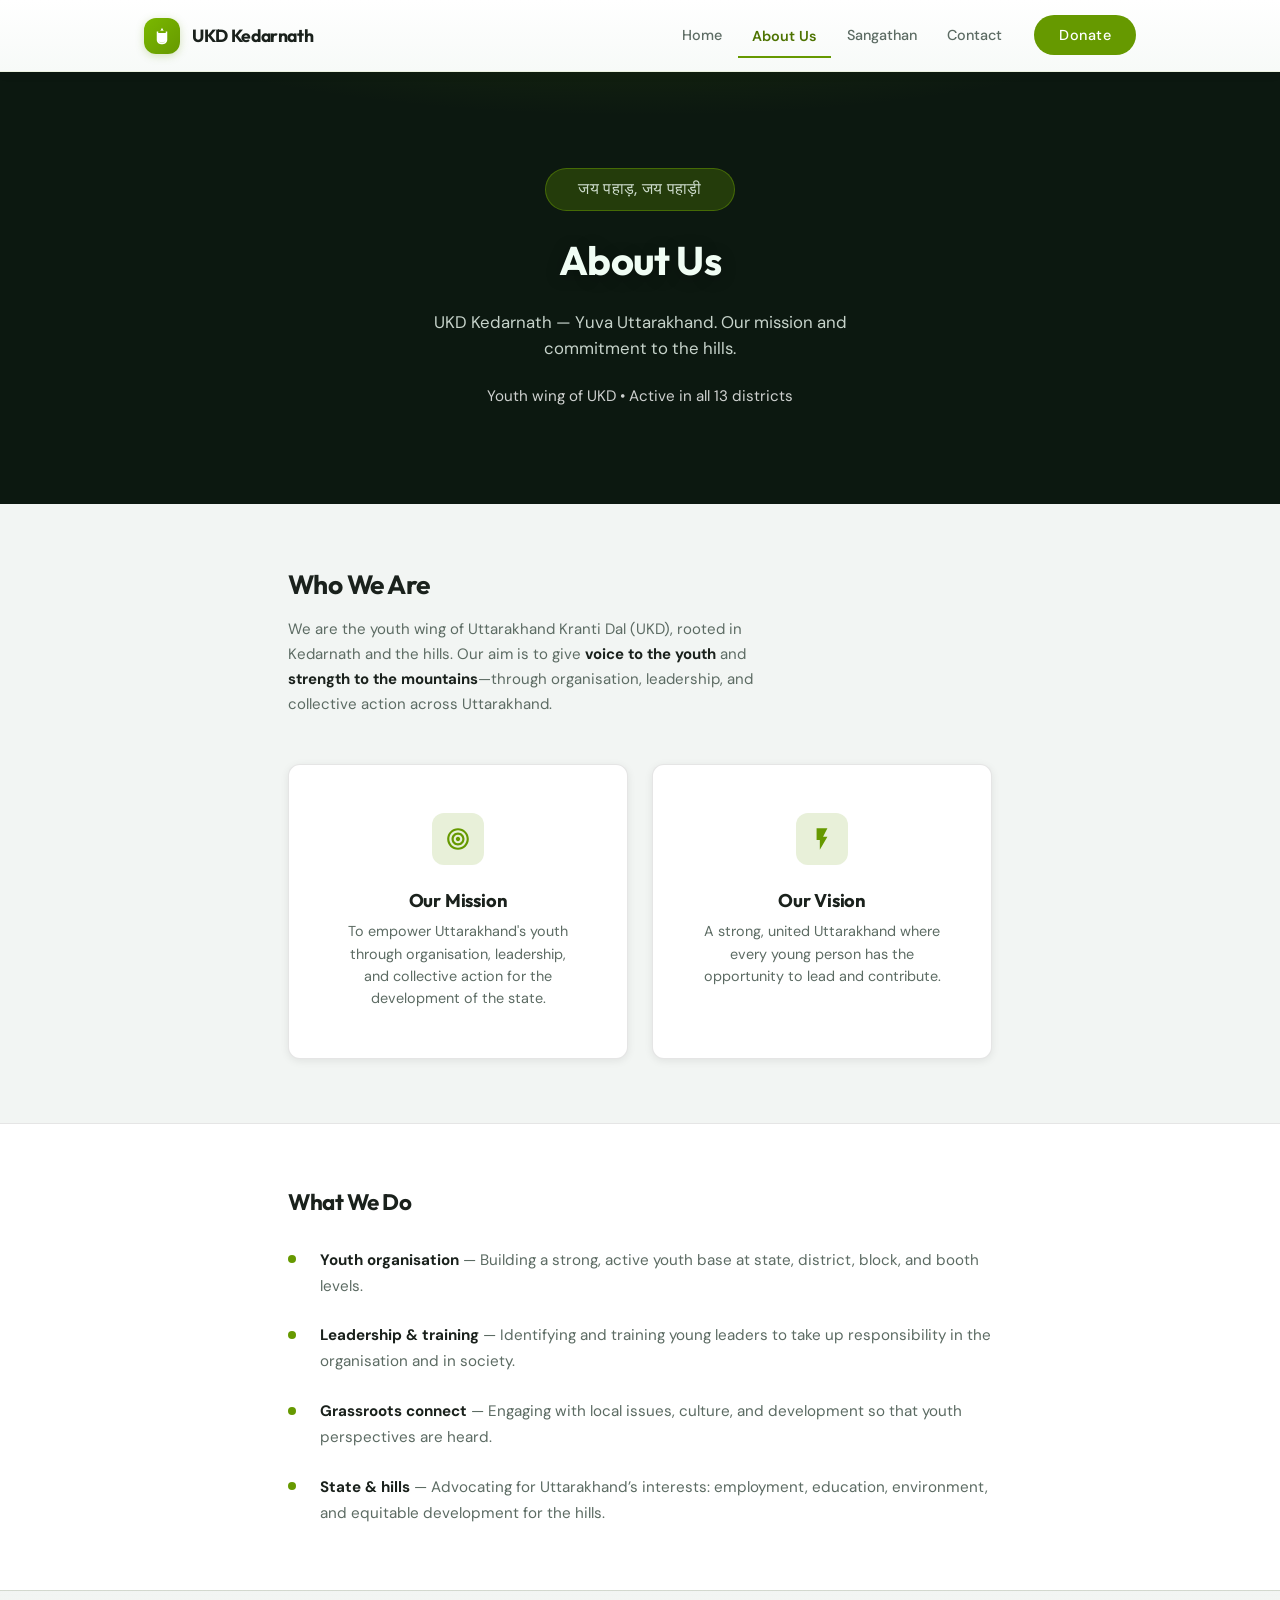
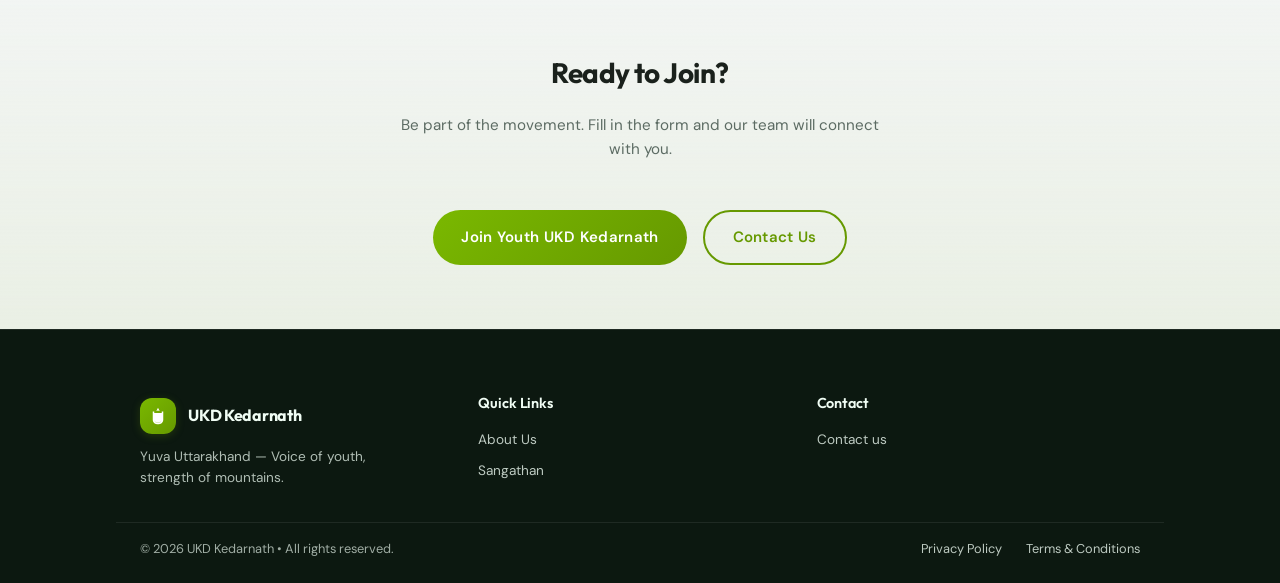
==== commit a9346534: "changes" ====
--- a/about.html
+++ b/about.html
@@ -84,7 +84,7 @@
           <h2 class="about-cta-title">Ready to Join?</h2>
           <p class="about-cta-text">Be part of the movement. Fill in the form and our team will connect with you.</p>
           <div class="about-cta-buttons">
-            <a href="join.html" class="btn btn-primary">Join Youth UKD Kedarnath</a>
+            <a href="index.html#join-form" class="btn btn-primary">Join Youth UKD Kedarnath</a>
             <a href="contact.html" class="btn btn-outline">Contact Us</a>
           </div>
         </div>
--- a/css/style.css
+++ b/css/style.css
@@ -27,7 +27,7 @@
   --section-content-max: 480px;
   --form-card-max: 560px;
   --contact-layout-max: 85%;
-  --donate-container-max: 85%;
+  --donate-container-max: 520px;
   --frame-photo-container-max: 85%;
   --frame-preview-max: 300px;
   --preview-area-max: 320px;
@@ -277,18 +277,18 @@
   display: flex;
   align-items: center;
   padding: 0;
-  background: rgba(255, 255, 255, 0.85);
-  backdrop-filter: blur(12px);
-  -webkit-backdrop-filter: blur(12px);
-  border-bottom: 1px solid var(--color-border);
-  box-shadow: 0 1px 0 rgba(102, 153, 0, 0.08);
+  background: linear-gradient(180deg, #ffffff 0%, #f7faf8 100%);
+  backdrop-filter: blur(16px);
+  -webkit-backdrop-filter: blur(16px);
+  border-bottom: 1px solid rgba(102, 153, 0, 0.12);
+  box-shadow: 0 2px 12px rgba(0, 0, 0, 0.04);
   transition: background var(--transition), box-shadow var(--transition), border-color var(--transition);
 }
 
 .header.scrolled {
-  background: rgba(255, 255, 255, 0.96);
-  box-shadow: 0 4px 20px rgba(0, 0, 0, 0.06), 0 3px 0 var(--color-accent);
-  border-bottom: none;
+  background: linear-gradient(180deg, #ffffff 0%, #f4f8f5 100%);
+  box-shadow: 0 4px 24px rgba(0, 0, 0, 0.06), 0 2px 0 rgba(102, 153, 0, 0.15);
+  border-bottom: 1px solid rgba(102, 153, 0, 0.1);
 }
 
 .header .container {
@@ -385,7 +385,6 @@
 .nav-desktop a.btn-gold,
 .header .nav-desktop a.btn-gold {
   padding: 8px 25px;
-  font-size: var(--header-donate-font-size);
   font-weight: 500;
   margin-left: var(--space-sm);
   min-height: 40px;
@@ -408,7 +407,7 @@
 
 .nav-desktop .btn {
   padding: var(--header-donate-padding-y) var(--header-donate-padding-x);
-  font-size: var(--header-donate-font-size);
+
   margin-left: var(--space-sm);
 }
 
@@ -463,19 +462,16 @@
 .btn-gold {
   background: linear-gradient(135deg, #eab308 0%, #ca8a04 50%, #a16207 100%);
   color: #1a1a0a;
-  font-weight: 700;
+  font-weight: 500;
   border-radius: 100px;
-  border: 1px solid rgba(251, 191, 36, 0.5);
-  box-shadow: 0 4px 14px rgba(202, 138, 4, 0.35), inset 0 1px 0 rgba(255, 255, 255, 0.25);
+  border: 0;
   letter-spacing: 0.02em;
 }
 
 .btn-gold:hover {
   background: linear-gradient(135deg, #fbbf24 0%, #eab308 50%, #ca8a04 100%);
   color: #1a1a0a;
-  transform: translateY(-2px);
-  box-shadow: 0 6px 20px rgba(202, 138, 4, 0.45), inset 0 1px 0 rgba(255, 255, 255, 0.3);
-  border-color: rgba(251, 191, 36, 0.7);
+ 
 }
 
 .btn-gold:active {
@@ -1462,6 +1458,115 @@
   font-size: var(--chart-district-name-font);
 }
 
+/* Youth Members & Leaders (from join form) */
+.sangathan-youth-block {
+  margin-top: var(--space-2xl);
+  padding-top: var(--space-xl);
+  border-top: 1px solid var(--color-border);
+}
+
+.sangathan-youth-block .chart-block-title {
+  margin-bottom: var(--space-xs);
+}
+
+.sangathan-youth-desc {
+  color: var(--color-text-muted);
+  font-size: 0.95rem;
+  margin-bottom: var(--space-md);
+}
+
+.sangathan-youth-tabs {
+  display: flex;
+  gap: var(--space-xs);
+  margin-bottom: var(--space-md);
+  flex-wrap: wrap;
+}
+
+.sangathan-youth-tab {
+  padding: var(--space-xs) var(--space-sm);
+  border: 1px solid var(--color-border);
+  background: var(--color-bg);
+  color: var(--color-text);
+  border-radius: var(--radius-sm);
+  font-size: 0.875rem;
+  font-weight: 500;
+  cursor: pointer;
+  transition: background 0.2s, border-color 0.2s;
+}
+
+.sangathan-youth-tab:hover {
+  background: var(--color-bg-hover);
+  border-color: var(--color-accent);
+}
+
+.sangathan-youth-tab.active {
+  background: var(--color-accent);
+  border-color: var(--color-accent);
+  color: #fff;
+}
+
+.sangathan-members-grid {
+  display: grid;
+  grid-template-columns: repeat(auto-fill, minmax(160px, 1fr));
+  gap: var(--space-md);
+}
+
+.sangathan-member-card {
+  display: flex;
+  flex-direction: column;
+  align-items: center;
+  text-align: center;
+  padding: var(--space-md);
+  background: var(--gradient-card);
+  border: 1px solid var(--color-border);
+  border-radius: var(--radius-md);
+  box-shadow: var(--shadow-sm);
+}
+
+.sangathan-member-card .chart-card-avatar {
+  margin-bottom: var(--space-xs);
+}
+
+.sangathan-member-name {
+  font-weight: 600;
+  color: var(--color-text);
+  font-size: 0.95rem;
+  margin-bottom: var(--space-xxs);
+}
+
+.sangathan-member-role {
+  display: inline-block;
+  font-size: 0.75rem;
+  padding: 2px 8px;
+  border-radius: 999px;
+  background: var(--color-accent-muted);
+  color: var(--color-accent);
+  margin-bottom: var(--space-xxs);
+}
+
+.sangathan-member-card[data-role="leader"] .sangathan-member-role {
+  background: rgba(102, 153, 0, 0.2);
+  color: var(--color-accent);
+}
+
+.sangathan-member-district {
+  font-size: 0.8rem;
+  color: var(--color-text-muted);
+}
+
+.sangathan-members-empty {
+  text-align: center;
+  padding: var(--space-xl);
+  background: var(--color-bg-muted);
+  border-radius: var(--radius-md);
+  border: 1px dashed var(--color-border);
+}
+
+.sangathan-members-empty p {
+  color: var(--color-text-muted);
+  margin-bottom: var(--space-md);
+}
+
 .sangathan-chart-cta {
   text-align: center;
   margin-top: var(--space-2xl);
@@ -1743,6 +1848,16 @@
   }
 }
 
+.form-card--wide {
+  max-width: 720px;
+}
+
+@media (min-width: 900px) {
+  .form-card--wide {
+    max-width: 800px;
+  }
+}
+
 .form-group {
   margin-bottom: var(--space-md);
 }
@@ -1810,6 +1925,15 @@
   color: var(--color-text);
   font-size: 0.9rem;
   margin-bottom: var(--space-md);
+}
+
+.form-success p:last-of-type {
+  margin-bottom: 0;
+}
+
+.form-success-actions {
+  margin-top: var(--space-md);
+  margin-bottom: 0;
 }
 
 .form-success .btn {
@@ -2657,7 +2781,7 @@
 }
 .frame-option {
   padding: var(--space-sm) var(--space-md);
-  border: 2px solid var(--color-border);
+  border: 1px solid var(--color-border);
   border-radius: var(--radius-md);
   background: var(--color-surface);
   cursor: pointer;
@@ -2693,7 +2817,7 @@
   max-width: 100%;
   margin: 0 auto;
   border-radius: var(--radius-md);
-  border: 2px dashed var(--color-border);
+  border: 1px dashed var(--color-border);
   background: var(--color-surface);
   position: relative;
   overflow: hidden;
@@ -2870,7 +2994,7 @@
   text-align: center;
   padding: var(--space-md);
   border-radius: var(--radius-md);
-  border: 2px dashed var(--color-border);
+  border: 1px dashed var(--color-border);
   background: var(--color-surface);
 }
 .frame-result-placeholder-icon {
@@ -2961,8 +3085,8 @@
 }
 
 .donate-page .donate-container {
-  width: var(--container-width);
-  max-width: 100%;
+  width: 100%;
+  max-width: var(--donate-container-max);
   margin: 0 auto;
   padding: 0 var(--space-md);
 }
@@ -2977,37 +3101,77 @@
   position: relative;
 }
 .donate-card .donate-card-header,
-.donate-card .donate-amount-block,
+.donate-card .donate-scan-block,
 .donate-card .donate-form {
-  padding-left: var(--space-xl);
-  padding-right: var(--space-xl);
+  padding-left: var(--space-lg);
+  padding-right: var(--space-lg);
 }
 .donate-card .donate-card-header {
-  padding-top: var(--space-xl);
+  padding-top: var(--space-lg);
   padding-bottom: 0;
 }
-.donate-card .donate-amount-block {
+.donate-scan-block {
+  padding-top: var(--space-md);
+  padding-bottom: var(--space-lg);
+  text-align: center;
+  border-bottom: 1px solid var(--color-border);
+}
+.donate-scan-title {
+  font-size: 1.1rem;
+  font-weight: 700;
+  color: var(--color-text);
+  margin: 0 0 var(--space-xs) 0;
+}
+.donate-scan-subtitle {
+  font-size: 0.85rem;
+  color: var(--color-text-muted);
+  margin: 0 0 var(--space-md) 0;
+}
+.donate-qr-wrap {
+  display: inline-flex;
+  align-items: center;
+  justify-content: center;
+  min-width: 200px;
+  min-height: 200px;
+  padding: var(--space-md);
+  background: #fff;
+  border: 1px solid var(--color-border);
+  border-radius: var(--radius-md);
+  box-shadow: var(--shadow-sm);
+}
+.donate-qr-img {
+  display: block;
+  width: 200px;
+  height: 200px;
+  object-fit: contain;
+}
+.donate-qr-placeholder code {
+  font-size: 0.8rem;
+  background: var(--color-bg-muted);
+  padding: 2px 6px;
+  border-radius: var(--radius-sm);
+}
+.donate-card .donate-form {
   padding-top: var(--space-lg);
-  padding-bottom: var(--space-md);
-}
-.donate-card .donate-form {
-  padding-top: var(--space-md);
-  padding-bottom: var(--space-xl);
-  border-top: 1px solid var(--color-border);
+  padding-bottom: var(--space-lg);
+  border-top: none;
 }
 @media (max-width: 768px) {
+  .donate-page .donate-container {
+    max-width: 100%;
+  }
   .donate-card .donate-card-header,
-  .donate-card .donate-amount-block,
+  .donate-card .donate-scan-block,
   .donate-card .donate-form {
-    padding-left: var(--space-lg);
-    padding-right: var(--space-lg);
-  }
-  .donate-card .donate-card-header { padding-top: var(--space-lg); }
-  .donate-card .donate-form { padding-bottom: var(--space-lg); }
+    padding-left: var(--space-md);
+    padding-right: var(--space-md);
+  }
+  .donate-card .donate-card-header { padding-top: var(--space-md); }
+  .donate-card .donate-form { padding-bottom: var(--space-md); }
 }
 
 .donate-card-title {
-  font-size: 1.35rem;
+  font-size: 1.2rem;
   font-weight: 700;
   color: var(--color-text);
   margin-bottom: var(--space-xs);
@@ -3015,7 +3179,7 @@
   line-height: 1.3;
 }
 .donate-card-desc {
-  font-size: 0.95rem;
+  font-size: 0.9rem;
   color: var(--color-text-muted);
   margin: 0;
   line-height: 1.5;
@@ -3029,32 +3193,32 @@
   display: flex;
   align-items: flex-start;
   gap: var(--space-sm);
-  margin-bottom: var(--space-md);
+  margin-bottom: var(--space-sm);
 }
 .donate-amount-icon {
   flex-shrink: 0;
-  width: 44px;
-  height: 44px;
+  width: 38px;
+  height: 38px;
   border-radius: var(--radius-md);
   background: linear-gradient(135deg, rgba(234, 179, 8, 0.2) 0%, rgba(217, 119, 6, 0.15) 100%);
   color: var(--color-gold);
   font-family: var(--font-heading);
   font-weight: 800;
-  font-size: 1.25rem;
+  font-size: 1.1rem;
   display: flex;
   align-items: center;
   justify-content: center;
   line-height: 1;
 }
 .donate-amount-title {
-  font-size: 1.1rem;
+  font-size: 1rem;
   font-weight: 700;
   color: var(--color-text);
   margin: 0 0 2px 0;
   letter-spacing: -0.02em;
 }
 .donate-amount-subtitle {
-  font-size: 0.875rem;
+  font-size: 0.8rem;
   color: var(--color-text-muted);
   margin: 0;
   line-height: 1.45;
@@ -3064,13 +3228,13 @@
   background: rgba(0, 0, 0, 0.03);
   border: 1px solid var(--color-border);
   border-radius: var(--radius-md);
-  padding: var(--space-md);
+  padding: var(--space-sm);
 }
 .donate-form {
   margin-top: 0;
 }
 .donate-form .form-submit {
-  margin-top: var(--space-md);
+  margin-top: var(--space-sm);
 }
 
 .btn-block {
@@ -3080,7 +3244,7 @@
 .donate-options {
   display: grid;
   grid-template-columns: repeat(5, 1fr);
-  gap: var(--box-gap);
+  gap: var(--space-xs);
 }
 
 @media (max-width: 520px) {
@@ -3094,7 +3258,7 @@
   background: var(--color-surface);
   border: 2px solid var(--color-border);
   border-radius: var(--radius-md);
-  padding: var(--space-sm) var(--space-xs);
+  padding: var(--space-xs) var(--space-xs);
   text-align: center;
   cursor: pointer;
   transition: border-color var(--transition), background var(--transition), color var(--transition), box-shadow var(--transition);
@@ -3117,7 +3281,7 @@
   display: block;
   font-family: var(--font-heading);
   font-weight: 700;
-  font-size: 1.1rem;
+  font-size: 1rem;
   color: var(--color-text);
   line-height: 1.2;
 }
@@ -3144,19 +3308,19 @@
   display: flex;
   align-items: center;
   gap: var(--space-sm);
-  margin-top: var(--space-md);
-  padding-top: var(--space-md);
+  margin-top: var(--space-sm);
+  padding-top: var(--space-sm);
   border-top: 1px dashed var(--color-border);
 }
 .donate-custom-label {
-  font-size: 0.875rem;
+  font-size: 0.8rem;
   color: var(--color-text-muted);
   white-space: nowrap;
 }
 .donate-custom-input {
-  max-width: 140px;
-  padding: 10px var(--space-md);
-  font-size: 1rem;
+  max-width: 120px;
+  padding: 8px var(--space-sm);
+  font-size: 0.95rem;
   font-weight: 600;
   border: 2px solid var(--color-border);
   border-radius: var(--radius-md);
@@ -3178,16 +3342,16 @@
   gap: var(--box-gap);
 }
 .donate-form .form-group label {
-  font-size: 0.9rem;
+  font-size: 0.875rem;
 }
 .donate-form input {
-  padding: 12px var(--space-md);
+  padding: 10px var(--space-sm);
 }
 .donate-card .form-success {
-  padding: var(--space-xl);
+  padding: var(--space-lg);
 }
 @media (max-width: 768px) {
   .donate-card .form-success {
-    padding: var(--space-lg);
-  }
-}
+    padding: var(--space-md);
+  }
+}
